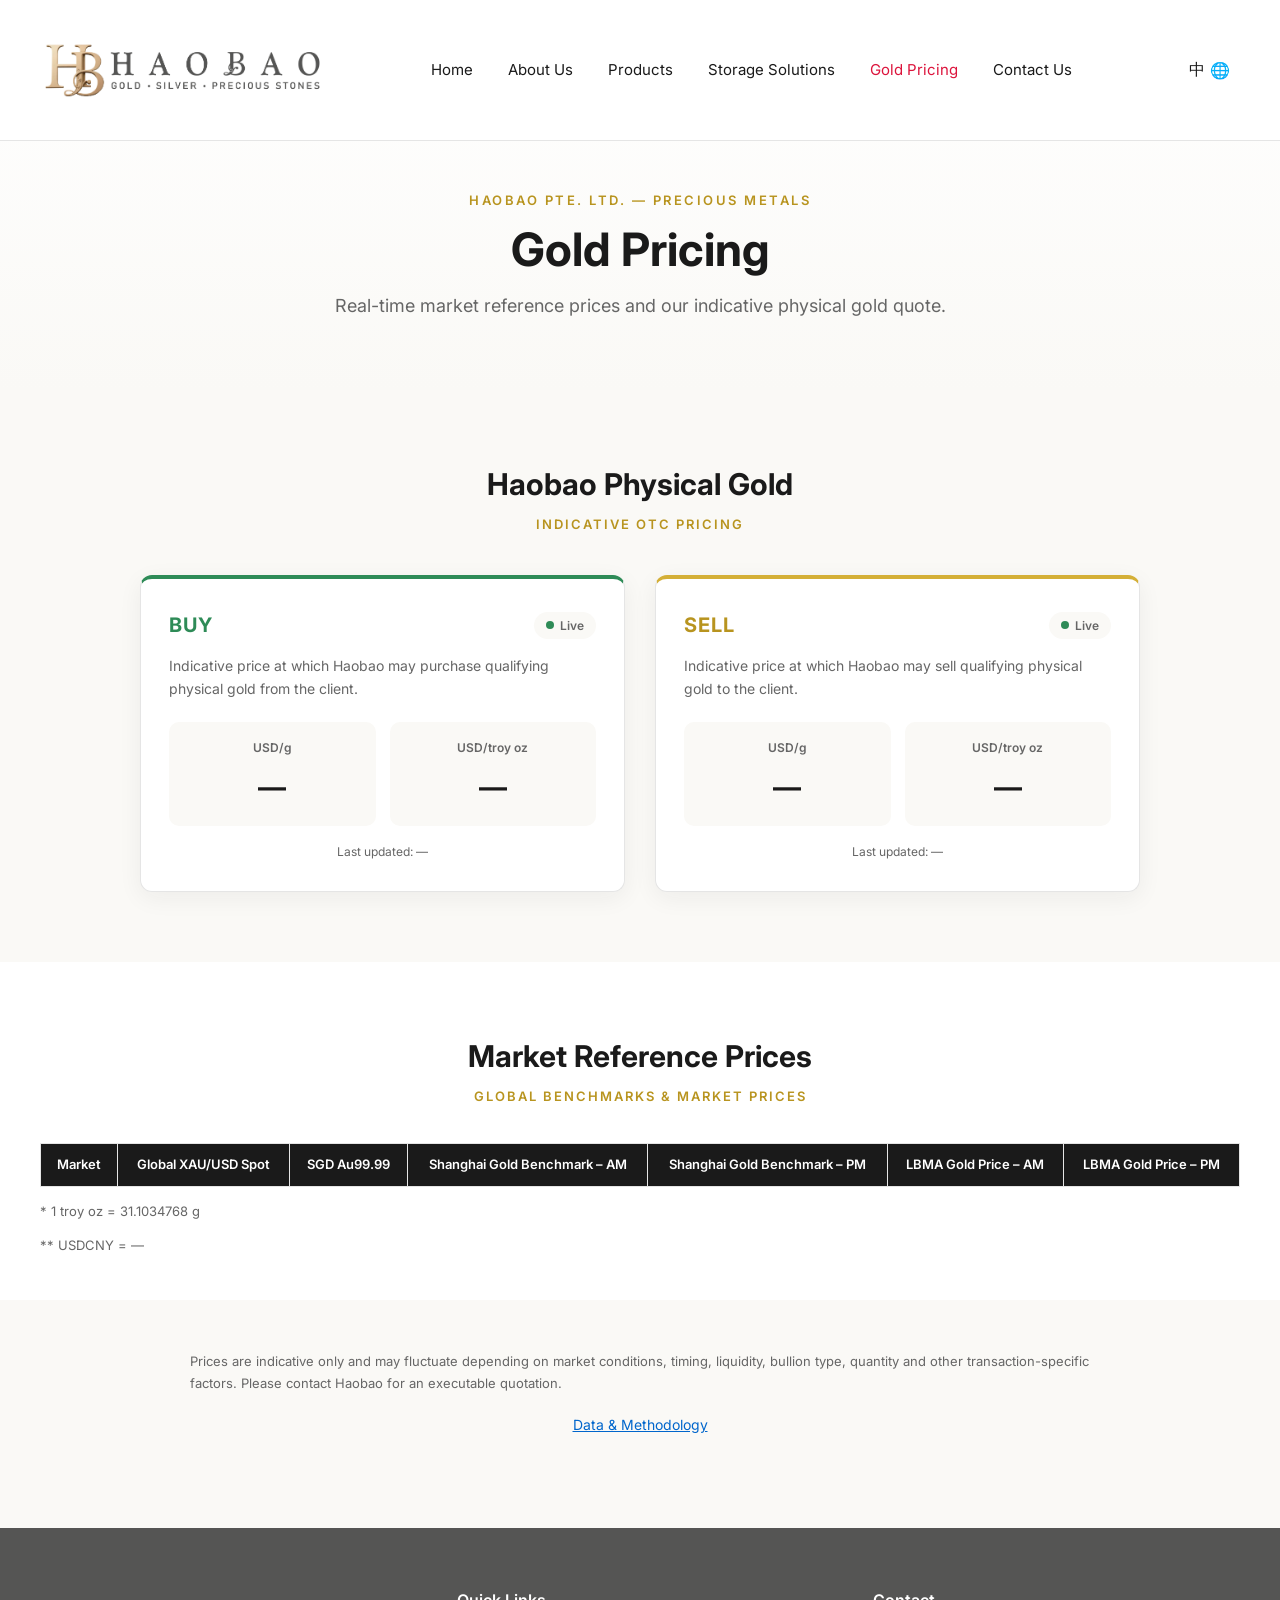
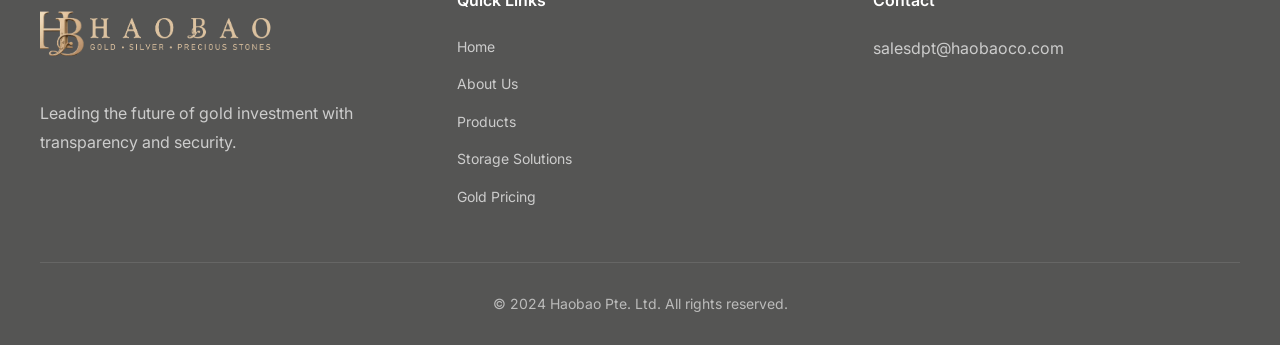
==== gold-pricing.html @ bbe0d3af "金价行情页面上线：自动取数后端 + gold-pricing 页面（图1形式）" ====
<!DOCTYPE html>
<html lang="en">
<head>
    <meta charset="UTF-8">
    <meta name="viewport" content="width=device-width, initial-scale=1.0">
    <title>Gold Pricing - Haobao Pte. Ltd.</title>
    <link rel="stylesheet" href="styles.css">
    <link rel="preconnect" href="https://fonts.googleapis.com">
    <link rel="preconnect" href="https://fonts.gstatic.com" crossorigin>
    <link href="https://fonts.googleapis.com/css2?family=Inter:wght@300;400;500;600;700&display=swap" rel="stylesheet">
</head>
<body>
    <!-- 导航栏 -->
    <nav class="navbar" id="navbar">
        <div class="container">
            <div class="nav-wrapper">
                <div class="logo-section">
                    <a href="index.html"><img class="site-logo" src="logo_bai.png" alt="Haobao logo"></a>
                </div>
                <ul class="nav-menu" id="navMenu">
                    <li><a href="index.html#home" data-i18n="nav.home">Home</a></li>
                    <li><a href="index.html#about" data-i18n="nav.about">About Us</a></li>
                    <li><a href="index.html#products" data-i18n="nav.products">Products</a></li>
                    <li><a href="index.html#storage" data-i18n="nav.storage">Storage Solutions</a></li>
                    <li><a href="gold-pricing.html" class="active" data-i18n="nav.goldpricing">Gold Pricing</a></li>
                    <li><a href="index.html#contact" data-i18n="nav.contact">Contact Us</a></li>
                </ul>
                <div class="nav-actions">
                    <button class="lang-toggle" id="langToggle">
                        <span class="lang-icon">中</span>
                        <span class="lang-globe">🌐</span>
                    </button>
                    <button class="mobile-menu-toggle" id="mobileMenuToggle">
                        <span></span>
                        <span></span>
                        <span></span>
                    </button>
                </div>
            </div>
        </div>
    </nav>

    <!-- Hero -->
    <section class="gp-hero">
        <div class="container">
            <p class="gp-eyebrow" data-i18n="goldpricing.eyebrow">Haobao Pte. Ltd. — Precious Metals</p>
            <h1 class="gp-title" data-i18n="goldpricing.title">Gold Pricing</h1>
            <p class="gp-subtitle" data-i18n="goldpricing.subtitle">Real-time market reference prices and our indicative physical gold quote.</p>
        </div>
    </section>

    <!-- 自有报价 BUY / SELL -->
    <section class="gp-quotes">
        <div class="container">
            <div class="gp-quotes-head">
                <h2 class="gp-quotes-title" data-i18n="goldpricing.quotes.title">Haobao Physical Gold</h2>
                <p class="gp-quotes-subtitle" data-i18n="goldpricing.quotes.subtitle">Indicative OTC Pricing</p>
            </div>
            <div class="gp-quotes-grid">
                <div class="gp-quote-card gp-quote-buy">
                    <div class="gp-quote-header">
                        <span class="gp-quote-tag" data-i18n="goldpricing.quotes.buy">BUY</span>
                        <span class="gp-quote-live"><span class="gp-live-dot"></span><span data-i18n="goldpricing.quotes.live">Live</span></span>
                    </div>
                    <p class="gp-quote-desc" data-i18n="goldpricing.quotes.buy.desc">Indicative price at which Haobao may purchase qualifying physical gold from the client.</p>
                    <div class="gp-quote-values">
                        <div class="gp-quote-value">
                            <span class="gp-quote-unit" data-i18n="goldpricing.unit.usd.g">USD/g</span>
                            <span class="gp-quote-num" id="quoteBuyUsdG">—</span>
                        </div>
                        <div class="gp-quote-value">
                            <span class="gp-quote-unit" data-i18n="goldpricing.unit.usd.oz">USD/troy oz</span>
                            <span class="gp-quote-num" id="quoteBuyUsdOz">—</span>
                        </div>
                    </div>
                    <p class="gp-quote-updated"><span data-i18n="goldpricing.lastUpdated">Last updated:</span> <span id="quoteBuyUpdated">—</span></p>
                </div>
                <div class="gp-quote-card gp-quote-sell">
                    <div class="gp-quote-header">
                        <span class="gp-quote-tag" data-i18n="goldpricing.quotes.sell">SELL</span>
                        <span class="gp-quote-live"><span class="gp-live-dot"></span><span data-i18n="goldpricing.quotes.live">Live</span></span>
                    </div>
                    <p class="gp-quote-desc" data-i18n="goldpricing.quotes.sell.desc">Indicative price at which Haobao may sell qualifying physical gold to the client.</p>
                    <div class="gp-quote-values">
                        <div class="gp-quote-value">
                            <span class="gp-quote-unit" data-i18n="goldpricing.unit.usd.g">USD/g</span>
                            <span class="gp-quote-num" id="quoteSellUsdG">—</span>
                        </div>
                        <div class="gp-quote-value">
                            <span class="gp-quote-unit" data-i18n="goldpricing.unit.usd.oz">USD/troy oz</span>
                            <span class="gp-quote-num" id="quoteSellUsdOz">—</span>
                        </div>
                    </div>
                    <p class="gp-quote-updated"><span data-i18n="goldpricing.lastUpdated">Last updated:</span> <span id="quoteSellUpdated">—</span></p>
                </div>
            </div>
        </div>
    </section>

    <!-- Market Reference Prices -->
    <section class="gp-market">
        <div class="container">
            <div class="gp-market-head">
                <h2 class="gp-market-title" data-i18n="goldpricing.market.title">Market Reference Prices</h2>
                <p class="gp-market-subtitle" data-i18n="goldpricing.market.subtitle">Global Benchmarks &amp; Market Prices</p>
            </div>
            <div class="gp-table-wrap">
                <table class="gp-table" id="marketTable">
                    <thead>
                        <tr>
                            <th data-i18n="goldpricing.market.col.market">Market</th>
                            <th data-i18n="goldpricing.market.col.xau">Global XAU/USD Spot</th>
                            <th data-i18n="goldpricing.market.col.au9999">SGD Au99.99</th>
                            <th data-i18n="goldpricing.market.col.sh_am">Shanghai Gold Benchmark – AM</th>
                            <th data-i18n="goldpricing.market.col.sh_pm">Shanghai Gold Benchmark – PM</th>
                            <th data-i18n="goldpricing.market.col.lbma_am">LBMA Gold Price – AM</th>
                            <th data-i18n="goldpricing.market.col.lbma_pm">LBMA Gold Price – PM</th>
                        </tr>
                    </thead>
                    <tbody>
                        <!-- 由 script.js 渲染 -->
                    </tbody>
                </table>
            </div>
            <p class="gp-note" data-i18n="goldpricing.market.note.oz">* 1 troy oz = 31.1034768 g</p>
            <p class="gp-note" id="fxNote">** USDCNY = —</p>
        </div>
    </section>

    <!-- 免责声明 + 数据方法说明 -->
    <section class="gp-disclaimer">
        <div class="container">
            <p class="gp-disclaimer-text" data-i18n="goldpricing.disclaimer">Prices are indicative only and may fluctuate depending on market conditions, timing, liquidity, bullion type, quantity and other transaction-specific factors. Please contact Haobao for an executable quotation.</p>
            <p class="gp-methodology"><a href="#" id="methodologyToggle" data-i18n="goldpricing.methodology.link">Data &amp; Methodology</a></p>
            <div class="gp-methodology-box" id="methodologyBox" hidden>
                <h3 data-i18n="goldpricing.methodology.title">Data Sources &amp; Calculation Methodology</h3>
                <ul id="methodologyList"></ul>
            </div>
        </div>
    </section>

    <!-- 页脚 -->
    <footer class="footer">
        <div class="container">
            <div class="footer-content">
                <div class="footer-section">
                    <div class="footer-logo">
                        <a href="index.html"><img class="site-logo small" src="logo_hei.png" alt="Haobao logo"></a>
                    </div>
                    <p data-i18n="footer.description">Leading the future of gold investment with transparency and security.</p>
                </div>
                <div class="footer-section">
                    <h4 data-i18n="footer.quickLinks">Quick Links</h4>
                    <ul>
                        <li><a href="index.html#home" data-i18n="nav.home">Home</a></li>
                        <li><a href="index.html#about" data-i18n="nav.about">About Us</a></li>
                        <li><a href="index.html#products" data-i18n="nav.products">Products</a></li>
                        <li><a href="index.html#storage" data-i18n="nav.storage">Storage Solutions</a></li>
                        <li><a href="gold-pricing.html" data-i18n="nav.goldpricing">Gold Pricing</a></li>
                    </ul>
                </div>
                <div class="footer-section">
                    <h4 data-i18n="footer.contact">Contact</h4>
                    <p>salesdpt@haobaoco.com</p>
                </div>
            </div>
            <div class="footer-bottom">
                <p data-i18n="footer.copyright">© 2024 Haobao Pte. Ltd. All rights reserved.</p>
            </div>
        </div>
    </footer>

    <script src="translations.js"></script>
    <script src="script.js"></script>
</body>
</html>
---- styles.css ----
/* 全局样式 */
* {
    margin: 0;
    padding: 0;
    box-sizing: border-box;
}

:root {
    --bg-beige: #FAF9F6;
    --bg-white: #FFFFFF;
    --text-black: #1A1A1A;
    --text-gray: #666666;
    --gold-color: #D4AF37;
    --gold-dark: #B8941F;
    --brown-color: #8B4513;
    --brown-light: #A0522D;
    --red-active: #DC143C;
    --border-light: #E5E5E5;
    --separator-color: rgba(26, 26, 26, 0.18);
}

body {
    font-family: 'Inter', -apple-system, BlinkMacSystemFont, 'Segoe UI', Roboto, sans-serif;
    color: var(--text-black);
    line-height: 1.6;
    background-color: var(--bg-beige);
    overflow-x: hidden;
}

.container {
    max-width: 1400px;
    margin: 0 auto;
    padding: 0 40px;
}

/* 导航栏 */
.navbar {
    position: fixed;
    top: 0;
    left: 0;
    right: 0;
    background: var(--bg-white);
    z-index: 1000;
    border-bottom: 1px solid var(--border-light);
    padding: calc(15px + env(safe-area-inset-top)) 0 15px;
}

.nav-wrapper {
    display: flex;
    justify-content: space-between;
    align-items: center;
}

.logo-section {
    display: flex;
    align-items: center;
    gap: 15px;
}

.logo-circle {
    display: none;
}

.site-logo {
    /* 再放大导航栏主 logo，让小字清晰可见 */
    height: 110px;
    width: auto;
    object-fit: contain;
    display: block;
}

.site-logo.small {
    /* 进一步放大页脚 logo，让小字清晰可见 */
    height: 95px;
    width: auto;
    display: block;
    /* 向左右多扩一点，再整体左移 2px，把右侧白线完全裁掉 */
    margin: -2px -8px;
    transform: translateX(-2px);
    /* 用 clip-path 精确裁掉右侧白线 */
    clip-path: inset(0 3px 0 0);
}

.logo-monogram {
    font-size: 24px;
    font-weight: 700;
    color: var(--gold-color);
    letter-spacing: -1px;
}

.logo-circle.small .logo-monogram {
    font-size: 18px;
}

.logo-text {
    font-size: 16px;
    font-weight: 500;
    color: var(--text-black);
}

.nav-menu {
    display: flex;
    list-style: none;
    gap: 35px;
    align-items: center;
}

.nav-menu a {
    text-decoration: none;
    color: var(--text-black);
    font-weight: 400;
    font-size: 15px;
    transition: color 0.3s ease;
    position: relative;
}

.nav-menu a.active,
.nav-menu a:hover {
    color: var(--red-active);
}

.nav-actions {
    display: flex;
    align-items: center;
    gap: 15px;
}

.lang-toggle {
    display: flex;
    align-items: center;
    gap: 5px;
    background: none;
    border: none;
    cursor: pointer;
    padding: 5px 10px;
    font-size: 14px;
    color: var(--text-black);
    transition: opacity 0.3s ease;
}

.lang-toggle:hover {
    opacity: 0.7;
}

.lang-icon {
    font-size: 16px;
}

.lang-globe {
    font-size: 16px;
}

.mobile-menu-toggle {
    display: none;
    flex-direction: column;
    gap: 5px;
    background: none;
    border: none;
    cursor: pointer;
    padding: 5px;
}

.mobile-menu-toggle span {
    width: 25px;
    height: 2px;
    background: var(--text-black);
    transition: all 0.3s ease;
}

/* Hero区域 */
.hero {
    padding: 120px 0 80px;
    min-height: 90vh;
    display: flex;
    align-items: center;
}

.hero-wrapper {
    display: grid;
    grid-template-columns: 1fr 1fr;
    gap: 60px;
    align-items: center;
}

.hero-content {
    max-width: 600px;
}

.hero-title {
    font-size: 56px;
    font-weight: 700;
    line-height: 1.2;
    margin-bottom: 25px;
    color: var(--text-black);
}

.hero-subtitle {
    font-size: 18px;
    line-height: 1.8;
    color: var(--text-gray);
    margin-bottom: 40px;
}

.hero-buttons {
    display: flex;
    gap: 20px;
    flex-wrap: wrap;
}

.btn {
    padding: 14px 32px;
    border-radius: 30px;
    text-decoration: none;
    font-weight: 500;
    font-size: 16px;
    transition: all 0.3s ease;
    display: inline-block;
    border: 2px solid transparent;
    cursor: pointer;
}

.btn-primary {
    background: var(--brown-color);
    color: var(--bg-white);
}

.btn-primary:hover {
    background: var(--brown-light);
    transform: translateY(-2px);
    box-shadow: 0 4px 12px rgba(139, 69, 19, 0.3);
}

.btn-secondary {
    background: var(--bg-white);
    color: var(--brown-color);
    border-color: var(--brown-color);
}

.btn-secondary:hover {
    background: var(--brown-color);
    color: var(--bg-white);
    transform: translateY(-2px);
}

/* Hero图片区域 */
.hero-image {
    position: relative;
    display: flex;
    align-items: center;
    justify-content: center;
    padding: 40px 0;
}

.hero-gold-card {
    border-radius: 20px;
    overflow: hidden;
    box-shadow: 0 24px 40px rgba(0, 0, 0, 0.12);
}

.hero-gold-image {
    display: block;
    /* 略微放大并左移，裁掉图片最右侧 1–2px 的暗边 */
    width: 102%;
    max-width: none;
    height: auto;
    transform: translateX(-1%);
    border-radius: 0;
    box-shadow: none;
    border: none;
}

.coin-stack {
    display: none;
}

.coin-stack::before {
    content: '';
    position: absolute;
    left: 6px;
    right: 14px;
    top: -16px;
    height: 16px;
    background: linear-gradient(to bottom, #FFF9D8 0%, #F3CF71 60%, #D1A342 100%);
    border-radius: 4px;
    transform-origin: bottom;
    transform: skewX(-20deg);
    box-shadow:
        0 3px 4px rgba(0, 0, 0, 0.35),
        inset 0 2px 4px rgba(255, 255, 255, 0.9);
}

.coin-stack::after {
    content: '';
    position: absolute;
    top: -8px;
    right: -22px;
    width: 22px;
    height: 40px;
    background: linear-gradient(to right, #C89433 0%, #8B5B16 100%);
    border-radius: 2px 6px 6px 2px;
    transform-origin: left;
    transform: skewY(-28deg);
    box-shadow:
        inset 2px 0 4px rgba(255, 220, 150, 0.7),
        4px 4px 8px rgba(0, 0, 0, 0.45);
}

.stack-1 {
    bottom: 95px;
    left: 40px;
    transform: rotate(-8deg);
}

.stack-2 {
    bottom: 80px;
    left: 200px;
    transform: rotate(4deg);
}

.stack-3 {
    bottom: 115px;
    right: 185px;
    transform: rotate(-5deg);
    width: 130px;
}

.stack-4 {
    bottom: 88px;
    right: 50px;
    transform: rotate(6deg);
}

.chart-background {
    display: none;
}

.chart-background::before {
    content: '';
    position: absolute;
    top: -20%;
    left: -10%;
    right: 30%;
    bottom: 30%;
    background: linear-gradient(
        120deg,
        rgba(255, 255, 255, 0.95) 0%,
        rgba(255, 255, 255, 0.55) 35%,
        rgba(255, 255, 255, 0.2) 55%,
        transparent 80%
    );
    border-radius: 30px;
    mix-blend-mode: screen;
    opacity: 0.9;
    pointer-events: none;
    animation: goldShimmer 6s linear infinite;
}

@keyframes goldShimmer {
    0% {
        transform: translateX(-20%) translateY(0);
        opacity: 0.6;
    }
    40% {
        transform: translateX(20%) translateY(5%);
        opacity: 1;
    }
    100% {
        transform: translateX(60%) translateY(10%);
        opacity: 0.4;
    }
}

/* 通用区块样式 */
section {
    padding: 80px 0;
}

.section-separator {
    height: 8px;
    background: var(--separator-color);
    max-width: 1400px;
    margin: 0 auto;
    border-radius: 999px;
}

.highlight-red {
    color: var(--red-active);
    font-weight: 600;
}

.section-header {
    text-align: center;
    margin-bottom: 60px;
}

.section-title {
    font-size: 42px;
    font-weight: 700;
    margin-bottom: 15px;
    color: var(--text-black);
}

.section-subtitle {
    font-size: 18px;
    color: var(--text-gray);
}

/* 关于我们 */
.about {
    background: var(--bg-beige);
    padding: 100px 0;
}

.about-wrapper {
    display: grid;
    grid-template-columns: 350px 1fr;
    gap: 60px;
    align-items: start;
    position: relative;
}

.about-left {
    display: flex;
    flex-direction: column;
    gap: 20px;
}

.about-btn {
    position: relative;
    background: var(--brown-color);
    color: var(--bg-white);
    border: none;
    padding: 18px 35px 18px 25px;
    font-size: 16px;
    font-weight: 600;
    text-align: left;
    cursor: pointer;
    transition: all 0.3s ease;
    clip-path: polygon(0 0, calc(100% - 25px) 0, 100% 50%, calc(100% - 25px) 100%, 0 100%);
    border-radius: 0;
    width: 100%;
}

.about-btn:hover {
    background: var(--brown-light);
    transform: translateX(5px);
}

.about-btn.active {
    background: var(--brown-light);
    box-shadow: 0 4px 15px rgba(139, 69, 19, 0.3);
}

.arrow-line {
    position: absolute;
    right: -60px;
    top: 50%;
    transform: translateY(-50%);
    width: 0;
    height: 2px;
    background: #87CEEB;
    transition: width 0.4s ease;
    z-index: 1;
}

.about-btn.active .arrow-line {
    width: 60px;
}

.about-right {
    position: relative;
}

.about-content-box {
    position: relative;
    background: var(--bg-white);
    padding: 50px;
    border-radius: 10px;
    box-shadow: 0 4px 20px rgba(0, 0, 0, 0.08);
    min-height: 400px;
    z-index: 2;
}

.about-background {
    position: absolute;
    top: 0;
    left: 0;
    right: 0;
    bottom: 0;
    border-radius: 10px;
    overflow: hidden;
    z-index: 1;
    opacity: 0.15;
}

.about-coins {
    position: absolute;
    bottom: -50px;
    right: -50px;
    width: 200px;
    height: 200px;
    background: radial-gradient(circle, #FFD700 0%, #D4AF37 100%);
    border-radius: 50%;
    filter: blur(20px);
}

.about-chart {
    position: absolute;
    top: 20%;
    left: 10%;
    right: 10%;
    bottom: 20%;
    background: 
        repeating-linear-gradient(
            90deg,
            transparent,
            transparent 15px,
            rgba(0, 255, 0, 0.2) 15px,
            rgba(0, 255, 0, 0.2) 17px
        ),
        repeating-linear-gradient(
            0deg,
            transparent,
            transparent 15px,
            rgba(255, 0, 0, 0.2) 15px,
            rgba(255, 0, 0, 0.2) 17px
        );
    border-radius: 5px;
}

.about-text-content {
    position: relative;
    z-index: 2;
}

.content-panel {
    display: none;
    animation: fadeIn 0.5s ease;
}

.content-panel.active {
    display: block;
}

.content-panel p {
    color: var(--text-black);
    line-height: 1.9;
    font-size: 16px;
    margin-bottom: 20px;
}

.content-panel strong {
    color: var(--red-active);
    font-weight: 600;
}

.core-values {
    list-style: none;
    padding-left: 0;
    margin-top: 15px;
}

.core-values li {
    color: var(--text-black);
    line-height: 1.9;
    font-size: 16px;
    margin-bottom: 12px;
    padding-left: 25px;
    position: relative;
}

.core-values li::before {
    content: '•';
    position: absolute;
    left: 0;
    color: var(--red-active);
    font-size: 20px;
    font-weight: bold;
}

@keyframes fadeIn {
    from {
        opacity: 0;
        transform: translateY(10px);
    }
    to {
        opacity: 1;
        transform: translateY(0);
    }
}

/* 产品 */
.products {
    background: var(--bg-beige);
    padding: 100px 0;
}

.products-intro {
    max-width: 900px;
    margin: 0 auto 50px;
}

.products-intro p {
    color: var(--text-black);
    line-height: 1.9;
    font-size: 16px;
    margin-bottom: 20px;
}

.products-intro strong {
    color: var(--red-active);
    font-weight: 600;
}

.products-divider {
    height: 1px;
    background: var(--border-light);
    margin: 50px 0;
    max-width: 1200px;
    margin-left: auto;
    margin-right: auto;
}

.products-detail {
    display: grid;
    grid-template-columns: 200px 1fr 250px;
    gap: 50px;
    align-items: start;
    max-width: 1200px;
    margin: 0 auto;
}

.product-image-section {
    display: flex;
    align-items: center;
    justify-content: center;
}

.product-metal-image {
    display: block;
    width: 150px;
    height: auto;
}

.gold-bars-image {
    display: none;
}

.bar-1 {
    width: 60px;
    height: 40px;
    bottom: 20px;
    left: 10px;
    transform: rotate(-5deg);
}

.bar-2 {
    width: 70px;
    height: 45px;
    bottom: 30px;
    left: 50px;
    transform: rotate(3deg);
}

.bar-3 {
    width: 65px;
    height: 42px;
    bottom: 50px;
    left: 20px;
    transform: rotate(-2deg);
}

.bar-4 {
    width: 55px;
    height: 38px;
    bottom: 65px;
    left: 60px;
    transform: rotate(5deg);
}

.silver-bars-image {
    display: none;
}

.silver-bar.bar-1 {
    width: 60px;
    height: 40px;
    bottom: 20px;
    left: 10px;
    transform: rotate(-5deg);
}

.silver-bar.bar-2 {
    width: 70px;
    height: 45px;
    bottom: 30px;
    left: 50px;
    transform: rotate(3deg);
}

.silver-bar.bar-3 {
    width: 65px;
    height: 42px;
    bottom: 50px;
    left: 20px;
    transform: rotate(-2deg);
}

.silver-bar.bar-4 {
    width: 55px;
    height: 38px;
    bottom: 65px;
    left: 60px;
    transform: rotate(5deg);
}

.otc-approach {
    max-width: 900px;
    margin: 50px auto 0;
}

.otc-approach h3 {
    font-size: 28px;
    margin-bottom: 25px;
    color: var(--text-black);
    font-weight: 600;
}

.otc-approach p {
    color: var(--text-black);
    line-height: 1.9;
    font-size: 16px;
    margin-bottom: 20px;
}

.otc-approach strong {
    color: var(--red-active);
    font-weight: 600;
}

.product-description {
    flex: 1;
}

.product-description h3 {
    font-size: 28px;
    margin-bottom: 20px;
    color: var(--text-black);
    font-weight: 600;
}

.product-description p {
    color: var(--text-black);
    line-height: 1.9;
    font-size: 16px;
    margin-bottom: 15px;
}

.product-list {
    list-style: none;
    padding-left: 0;
    margin: 20px 0;
}

.product-list li {
    color: var(--text-black);
    line-height: 1.9;
    font-size: 16px;
    margin-bottom: 12px;
    padding-left: 25px;
    position: relative;
}

.product-list li::before {
    content: '•';
    position: absolute;
    left: 0;
    color: var(--text-black);
    font-size: 20px;
    font-weight: bold;
}

.product-pricing {
    display: flex;
    align-items: flex-start;
    justify-content: flex-end;
}

.pricing-box {
    background: var(--bg-white);
    padding: 25px;
    border-radius: 10px;
    box-shadow: 0 2px 10px rgba(0, 0, 0, 0.08);
    min-width: 200px;
}

.pricing-label {
    color: var(--text-black);
    font-size: 14px;
    font-weight: 500;
    margin-bottom: 10px;
}

.pricing-input {
    color: var(--text-gray);
    font-size: 18px;
    padding: 10px 0;
    border-bottom: 2px solid var(--border-light);
    margin-bottom: 10px;
    min-height: 30px;
    font-family: monospace;
}

.pricing-note {
    color: var(--text-gray);
    font-size: 12px;
    margin-top: 10px;
}

/* 存储解决方案 */
.storage {
    background: var(--bg-beige);
    padding: 100px 0;
}

.storage-content {
    max-width: 1000px;
    margin: 0 auto;
    display: grid;
    grid-template-columns: 1fr 300px;
    gap: 60px;
    align-items: start;
}

.storage-text {
    flex: 1;
}

.storage-text p {
    color: var(--text-black);
    line-height: 1.9;
    font-size: 16px;
    margin-bottom: 25px;
}

.storage-text strong {
    color: var(--red-active);
    font-weight: 600;
}

.storage-cta {
    margin-top: 30px;
}

.storage-cta p {
    color: var(--text-black);
    line-height: 1.9;
    font-size: 16px;
    margin-bottom: 0;
}

.storage-cta a {
    color: #0066cc;
    text-decoration: underline;
    transition: color 0.3s ease;
}

.storage-cta a:hover {
    color: #0052a3;
}

.storage-partners {
    display: flex;
    flex-direction: column;
    gap: 40px;
    align-items: flex-end;
}

.partner-logo {
    text-align: right;
}

.partner-logo-image {
    width: 140px;
    height: auto;
    margin-bottom: 10px;
    display: flex;
    align-items: center;
    justify-content: center;
}

.storage-partner-image {
    display: block;
    max-width: 100%;
    height: auto;
}

.partner-name {
    color: var(--text-black);
    font-size: 14px;
    font-weight: 600;
    margin: 0;
    letter-spacing: 0.5px;
}

/* 教育 */
.education {
    background: var(--bg-beige);
    padding: 150px 0;
    min-height: 60vh;
    display: flex;
    align-items: center;
    justify-content: center;
}

.education-coming-soon {
    text-align: center;
}

.education-coming-soon h2 {
    font-size: 48px;
    font-weight: 700;
    color: var(--text-black);
    margin: 0;
    letter-spacing: -1px;
}

/* 联系我们 */
.contact {
    background: var(--bg-beige);
    padding: 100px 0;
}

.contact-content {
    max-width: 900px;
    margin: 0 auto;
}

.contact-section {
    margin-bottom: 40px;
}

.contact-section h3 {
    font-size: 28px;
    margin-bottom: 20px;
    color: var(--text-black);
    font-weight: 600;
}

.contact-section p {
    color: var(--text-black);
    line-height: 1.9;
    font-size: 16px;
    margin-bottom: 0;
}

.contact-divider {
    height: 1px;
    background: var(--border-light);
    margin: 40px 0;
}

.contact-details {
    display: flex;
    flex-direction: column;
    gap: 30px;
}

.contact-detail-item {
    margin-bottom: 0;
}

.contact-detail-item h4 {
    font-size: 18px;
    margin-bottom: 10px;
    color: var(--text-black);
    font-weight: 600;
}

.contact-detail-item p {
    color: var(--text-black);
    line-height: 1.8;
    font-size: 16px;
    margin-bottom: 5px;
}

/* 页脚 */
.footer {
    /* 使用用户指定的 footer 背景色 */
    background: #555554;
    color: var(--bg-white);
    padding: 60px 0 30px;
}

.footer-content {
    display: grid;
    grid-template-columns: repeat(auto-fit, minmax(250px, 1fr));
    gap: 50px;
    margin-bottom: 40px;
}

.footer-logo {
    display: flex;
    align-items: center;
    gap: 15px;
    margin-bottom: 20px;
    /* 用来裁掉 logo 图片最外侧的白边 */
    overflow: hidden;
}

.footer-logo span {
    font-size: 16px;
    font-weight: 500;
}

.footer-section h3,
.footer-section h4 {
    margin-bottom: 20px;
    font-weight: 600;
}

.footer-section p {
    color: rgba(255, 255, 255, 0.7);
    line-height: 1.8;
    margin-bottom: 10px;
}

.footer-section ul {
    list-style: none;
}

.footer-section ul li {
    margin-bottom: 12px;
}

.footer-section a {
    color: rgba(255, 255, 255, 0.7);
    text-decoration: none;
    transition: color 0.3s ease;
    font-size: 14px;
}

.footer-section a:hover {
    color: var(--bg-white);
}

.footer-bottom {
    text-align: center;
    padding-top: 30px;
    border-top: 1px solid rgba(255, 255, 255, 0.1);
    color: rgba(255, 255, 255, 0.6);
    font-size: 14px;
}

/* 响应式设计 */
@media (max-width: 1024px) {
    .nav-wrapper {
        gap: 20px;
    }

    .site-logo {
        height: 90px;
    }

    .hero-wrapper {
        grid-template-columns: 1fr;
        gap: 40px;
    }
    
    .hero-image {
        height: auto;
    }
    
    .about-wrapper {
        grid-template-columns: 1fr;
        gap: 40px;
    }
    
    .about-btn {
        clip-path: polygon(0 0, calc(100% - 20px) 0, 100% 50%, calc(100% - 20px) 100%, 0 100%);
    }
    
    .arrow-line {
        display: none;
    }
    
    .products-detail {
        grid-template-columns: 1fr;
        gap: 30px;
    }
    
    .product-image-section {
        order: 1;
        justify-content: flex-start;
    }
    
    .product-description {
        order: 2;
    }
    
    .product-pricing {
        order: 3;
        justify-content: flex-start;
    }
    
    .storage-content {
        grid-template-columns: 1fr;
        gap: 40px;
    }
    
    .storage-partners {
        align-items: flex-start;
        flex-direction: row;
        gap: 30px;
    }
    
    .contact-content {
        grid-template-columns: 1fr;
    }
}

@media (max-width: 768px) {
    .container {
        padding: 0 20px;
    }

    .navbar {
        padding: calc(10px + env(safe-area-inset-top)) 0 10px;
    }

    .site-logo {
        height: 60px;
    }
    
    .nav-menu {
        position: fixed;
        top: calc(80px + env(safe-area-inset-top));
        left: -100%;
        flex-direction: column;
        background: var(--bg-white);
        width: 100%;
        padding: 30px;
        box-shadow: 0 4px 15px rgba(0, 0, 0, 0.1);
        transition: left 0.3s ease;
        gap: 20px;
    }

    .nav-menu.active {
        left: 0;
    }

    .mobile-menu-toggle {
        display: flex;
    }
    
    .hero {
        padding: calc(110px + env(safe-area-inset-top)) 0 50px;
    }

    .hero-title {
        font-size: 36px;
    }

    .hero-subtitle {
        font-size: 16px;
    }
    
    .hero-image {
        height: auto;
        padding: 20px 0 10px;
    }
    
    .section-title {
        font-size: 32px;
    }
    
    .products-detail {
        grid-template-columns: 1fr;
        gap: 30px;
    }
    
    .product-image-section {
        order: 1;
    }
    
    .product-description {
        order: 2;
    }
    
    .product-pricing {
        order: 3;
    }
    
    .storage-content {
        grid-template-columns: 1fr;
        gap: 30px;
    }
    
    .storage-partners {
        flex-direction: column;
        align-items: center;
        gap: 30px;
    }
    
    .education-coming-soon h2 {
        font-size: 36px;
    }
    
    .storage-features,
    .education-content {
        grid-template-columns: 1fr;
    }
    
    .about-stats {
        grid-template-columns: repeat(2, 1fr);
    }
}

@media (max-width: 480px) {
    .site-logo {
        height: 80px;
    }
    .hero-title {
        font-size: 28px;
    }

    .hero-buttons {
        flex-direction: column;
        width: 100%;
    }

    .btn {
        width: 100%;
        text-align: center;
    }
    
    .about-stats {
        grid-template-columns: 1fr;
    }
    
    .logo-section {
        gap: 16px;
    }
    
    .logo-circle {
        width: 50px;
        height: 50px;
    }
    
    .logo-monogram {
        font-size: 20px;
    }
}

/* 平滑滚动 */
html {
    scroll-behavior: smooth;
}

/* ==================== 金价行情页（gold-pricing.html） ==================== */
.gp-hero {
    padding: 190px 0 70px;
    background: linear-gradient(180deg, var(--bg-white) 0%, var(--bg-beige) 100%);
    text-align: center;
}

.gp-eyebrow {
    font-size: 13px;
    letter-spacing: 2.5px;
    text-transform: uppercase;
    color: var(--gold-dark);
    font-weight: 600;
    margin: 0 0 12px;
}

.gp-title {
    font-size: 46px;
    line-height: 1.15;
    color: var(--text-black);
    margin: 0 0 16px;
    font-weight: 700;
}

.gp-subtitle {
    font-size: 18px;
    color: var(--text-gray);
    max-width: 680px;
    margin: 0 auto;
}

/* 自有报价区 */
.gp-quotes {
    padding: 70px 0;
    background: var(--bg-beige);
}

.gp-quotes-head {
    text-align: center;
    margin-bottom: 40px;
}

.gp-quotes-title {
    font-size: 30px;
    color: var(--text-black);
    margin: 0 0 6px;
}

.gp-quotes-subtitle {
    font-size: 13px;
    letter-spacing: 2px;
    text-transform: uppercase;
    color: var(--gold-dark);
    font-weight: 600;
    margin: 0;
}

.gp-quotes-grid {
    display: grid;
    grid-template-columns: 1fr 1fr;
    gap: 30px;
    max-width: 1000px;
    margin: 0 auto;
}

.gp-quote-card {
    background: var(--bg-white);
    border: 1px solid var(--border-light);
    border-radius: 12px;
    padding: 30px 28px;
    box-shadow: 0 6px 24px rgba(26, 26, 26, 0.06);
}

.gp-quote-buy {
    border-top: 4px solid #2e8b57;
}

.gp-quote-sell {
    border-top: 4px solid var(--gold-color);
}

.gp-quote-header {
    display: flex;
    align-items: center;
    justify-content: space-between;
    margin-bottom: 14px;
}

.gp-quote-tag {
    font-size: 20px;
    font-weight: 700;
    letter-spacing: 1px;
}

.gp-quote-buy .gp-quote-tag { color: #2e8b57; }
.gp-quote-sell .gp-quote-tag { color: var(--gold-dark); }

.gp-quote-live {
    display: inline-flex;
    align-items: center;
    gap: 6px;
    font-size: 12px;
    font-weight: 600;
    color: var(--text-gray);
    background: var(--bg-beige);
    border-radius: 20px;
    padding: 4px 12px;
}

.gp-live-dot {
    width: 8px;
    height: 8px;
    border-radius: 50%;
    background: #2e8b57;
    animation: gp-pulse 1.6s infinite;
}

@keyframes gp-pulse {
    0% { opacity: 1; }
    50% { opacity: 0.35; }
    100% { opacity: 1; }
}

.gp-quote-desc {
    font-size: 14px;
    color: var(--text-gray);
    line-height: 1.6;
    margin: 0 0 22px;
}

.gp-quote-values {
    display: grid;
    grid-template-columns: 1fr 1fr;
    gap: 14px;
    margin-bottom: 16px;
}

.gp-quote-value {
    background: var(--bg-beige);
    border-radius: 10px;
    padding: 16px 14px;
    text-align: center;
}

.gp-quote-unit {
    display: block;
    font-size: 12px;
    color: var(--text-gray);
    margin-bottom: 8px;
    font-weight: 600;
}

.gp-quote-num {
    display: block;
    font-size: 28px;
    font-weight: 700;
    color: var(--text-black);
}

.gp-quote-updated {
    font-size: 12px;
    color: var(--text-gray);
    text-align: center;
    margin: 0;
}

/* Market Reference Prices 表格 */
.gp-market {
    padding: 70px 0 40px;
    background: var(--bg-white);
}

.gp-market-head {
    text-align: center;
    margin-bottom: 36px;
}

.gp-market-title {
    font-size: 30px;
    color: var(--text-black);
    margin: 0 0 6px;
}

.gp-market-subtitle {
    font-size: 13px;
    letter-spacing: 2px;
    text-transform: uppercase;
    color: var(--gold-dark);
    font-weight: 600;
    margin: 0;
}

.gp-table-wrap {
    overflow-x: auto;
    -webkit-overflow-scrolling: touch;
}

.gp-table {
    width: 100%;
    min-width: 960px;
    border-collapse: collapse;
    font-size: 14px;
}

.gp-table th,
.gp-table td {
    border: 1px solid var(--border-light);
    padding: 12px 14px;
    text-align: center;
    white-space: nowrap;
}

.gp-table thead th {
    background: var(--text-black);
    color: var(--bg-white);
    font-weight: 600;
    font-size: 13px;
    line-height: 1.35;
}

.gp-table tbody tr:nth-child(even) {
    background: var(--bg-beige);
}

.gp-table tbody th {
    background: var(--bg-white);
    font-weight: 600;
    text-align: left;
    color: var(--text-black);
    border: 1px solid var(--border-light);
    padding: 12px 14px;
}

.gp-table .gp-num {
    font-variant-numeric: tabular-nums;
    font-weight: 500;
}

.gp-table .gp-src {
    font-size: 12px;
    color: #0066cc;
    word-break: break-all;
    white-space: normal;
    min-width: 120px;
}

.gp-table .gp-empty {
    color: var(--text-gray);
}

.gp-note {
    font-size: 13px;
    color: var(--text-gray);
    margin: 14px 0 4px;
}

/* 免责声明与数据方法 */
.gp-disclaimer {
    padding: 50px 0 70px;
    background: var(--bg-beige);
}

.gp-disclaimer-text {
    font-size: 13px;
    color: var(--text-gray);
    line-height: 1.7;
    max-width: 900px;
    margin: 0 auto 18px;
}

.gp-methodology {
    text-align: center;
    margin: 0 0 20px;
}

.gp-methodology a {
    color: #0066cc;
    text-decoration: underline;
    font-size: 14px;
}

.gp-methodology-box {
    background: var(--bg-white);
    border: 1px solid var(--border-light);
    border-radius: 10px;
    padding: 26px 30px;
    max-width: 900px;
    margin: 0 auto;
}

.gp-methodology-box h3 {
    font-size: 18px;
    margin: 0 0 14px;
}

.gp-methodology-box ul {
    margin: 0;
    padding-left: 20px;
    font-size: 13px;
    color: var(--text-gray);
    line-height: 1.8;
}

/* 移动端适配 */
@media (max-width: 768px) {
    .gp-hero {
        padding: 150px 0 50px;
    }
    .gp-title {
        font-size: 32px;
    }
    .gp-quotes-grid {
        grid-template-columns: 1fr;
    }
    .gp-quote-values {
        grid-template-columns: 1fr;
    }
}
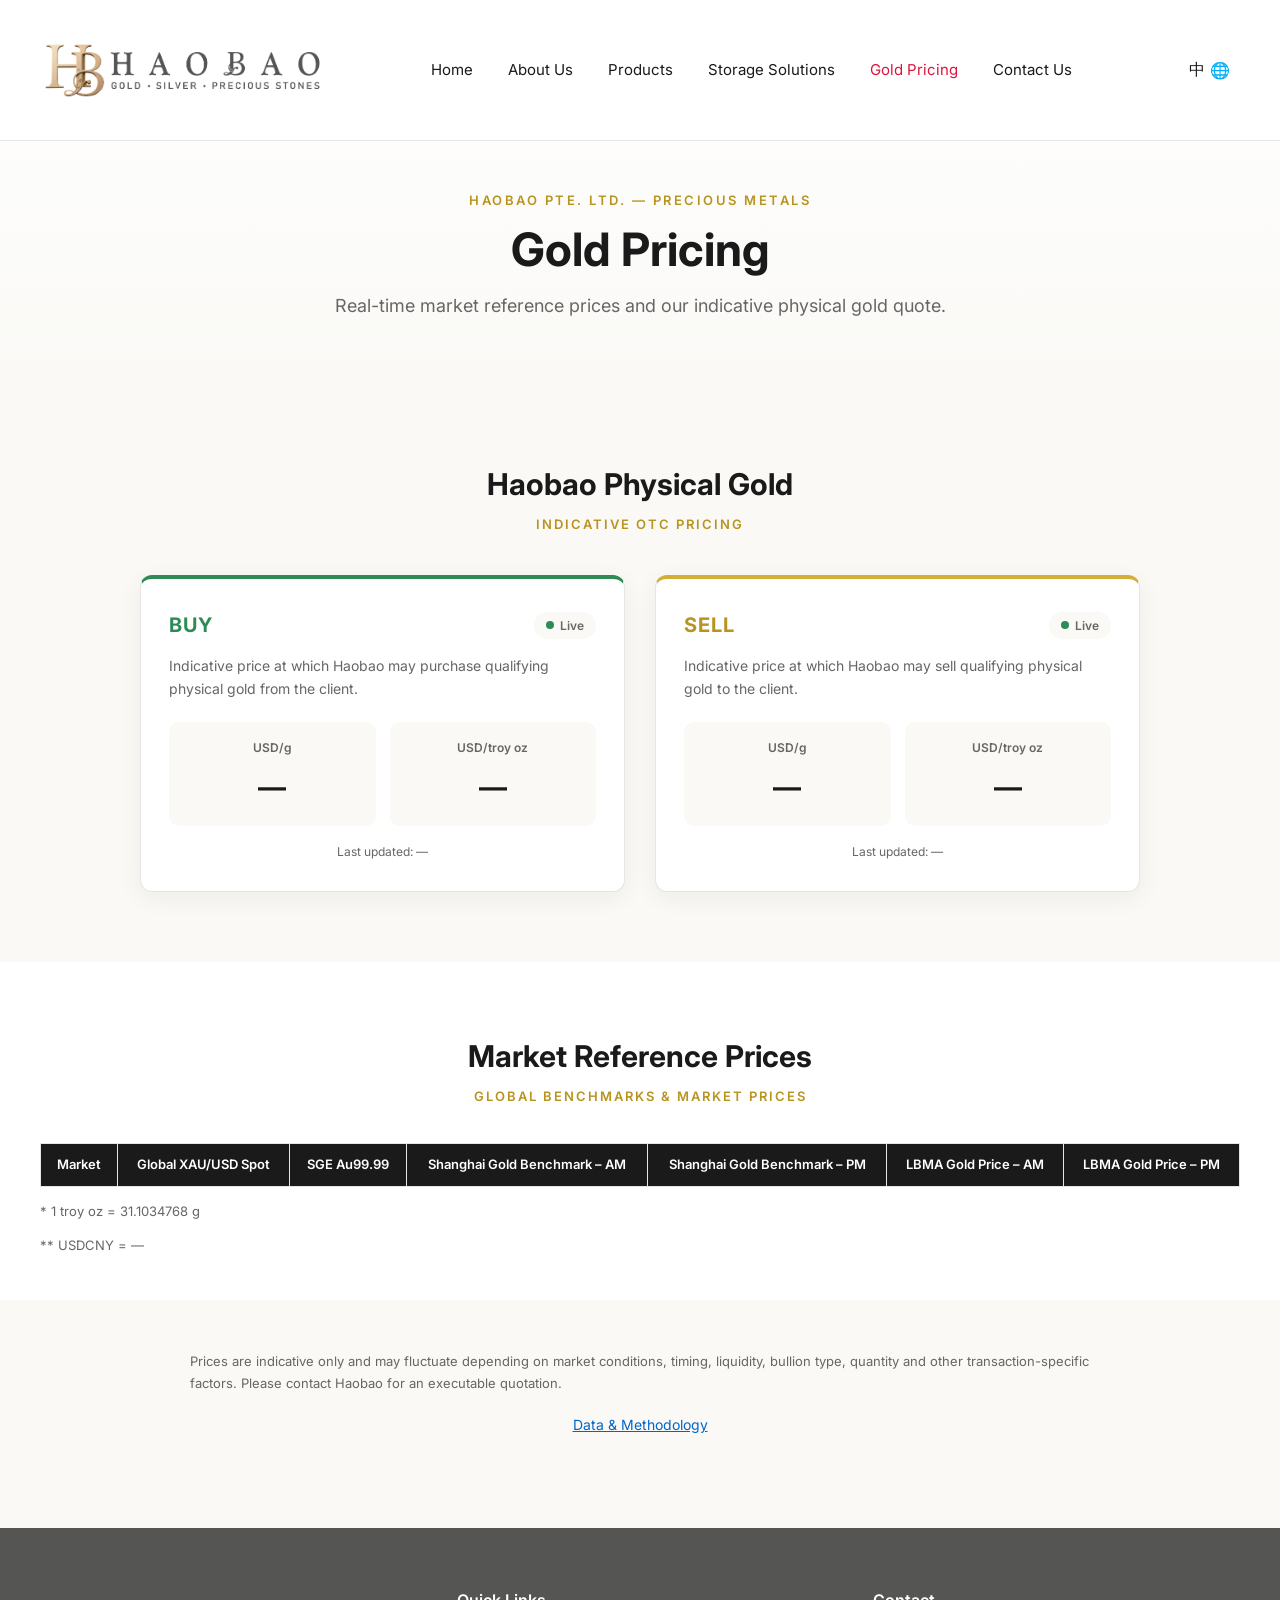
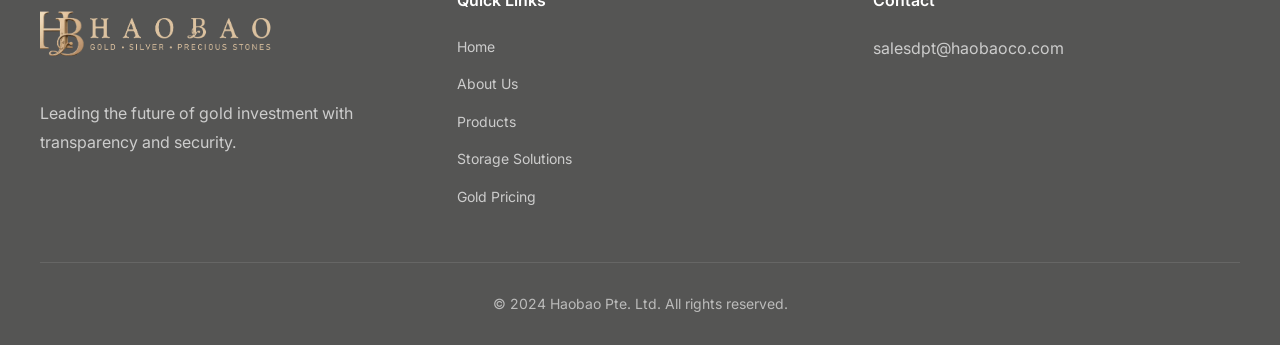
==== commit 719a32be: "金价接口优化：XAU/XAG 增加免费备源 + 全量缓存（金价6h/其他5m-1h），修复 goldapi 额度耗尽导致金价加载失败；SGD Au99.99 改名 SGE Au99.99" ====
--- a/gold-pricing.html
+++ b/gold-pricing.html
@@ -110,7 +110,7 @@
                         <tr>
                             <th data-i18n="goldpricing.market.col.market">Market</th>
                             <th data-i18n="goldpricing.market.col.xau">Global XAU/USD Spot</th>
-                            <th data-i18n="goldpricing.market.col.au9999">SGD Au99.99</th>
+                            <th data-i18n="goldpricing.market.col.au9999">SGE Au99.99</th>
                             <th data-i18n="goldpricing.market.col.sh_am">Shanghai Gold Benchmark – AM</th>
                             <th data-i18n="goldpricing.market.col.sh_pm">Shanghai Gold Benchmark – PM</th>
                             <th data-i18n="goldpricing.market.col.lbma_am">LBMA Gold Price – AM</th>
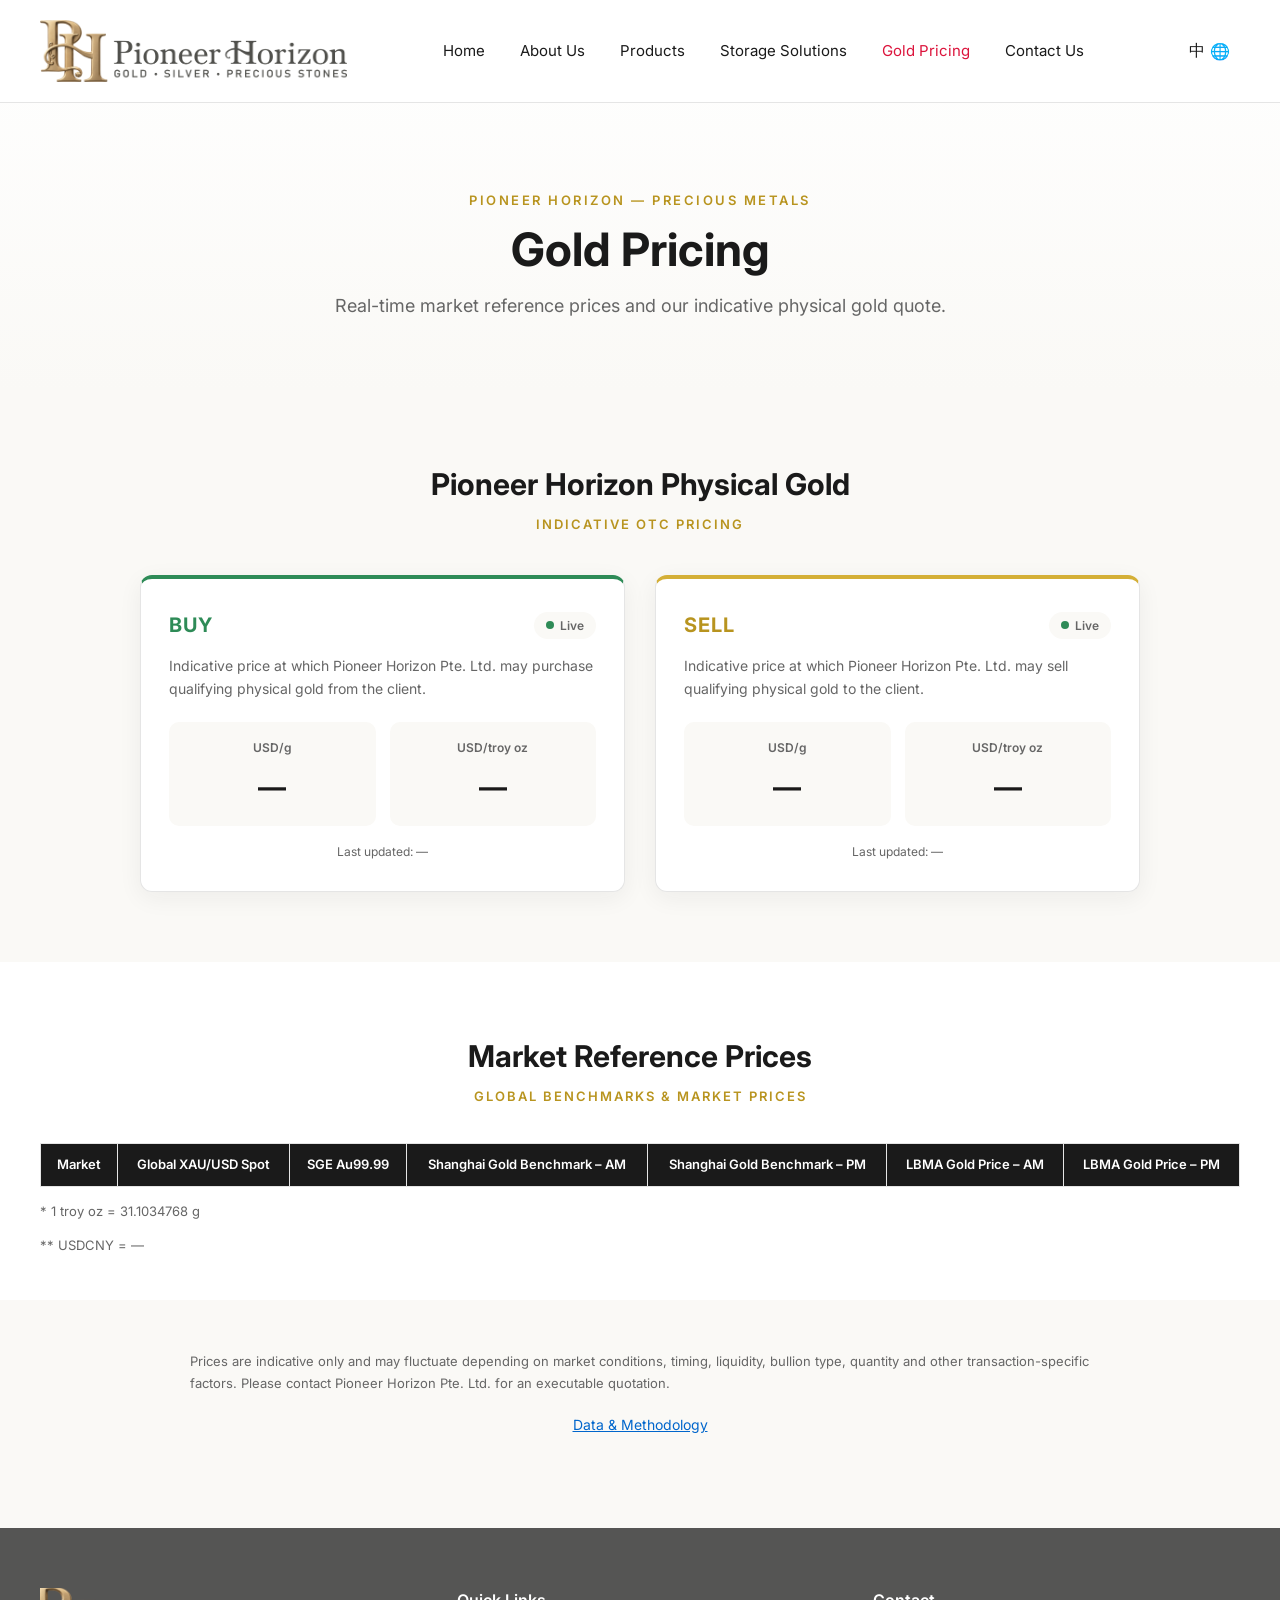
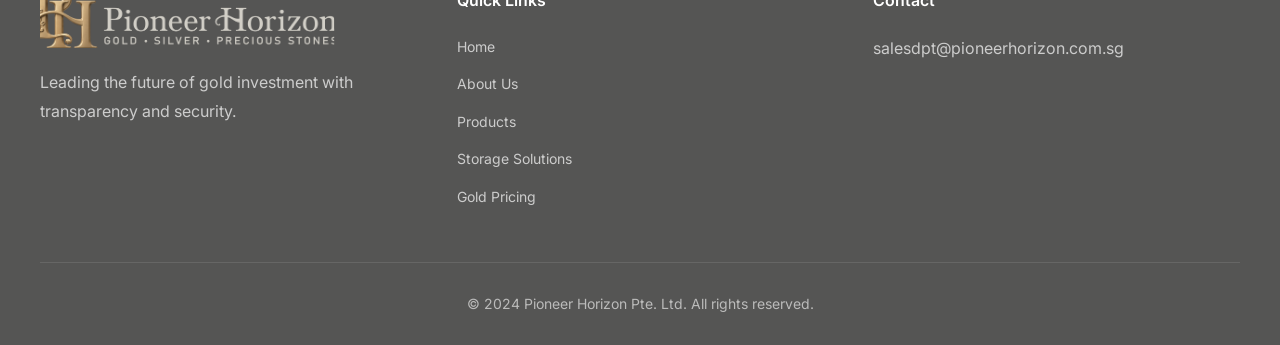
==== commit eeb0de79: "多域名多品牌方案落地：新增 _middleware/_brands 按域名改写品牌、brand.js 前端防闪烁 SDK、pioneerhorizon 品牌图、本地开发与测试工具；首页/金价页样式文案" ====
--- a/gold-pricing.html
+++ b/gold-pricing.html
@@ -4,6 +4,7 @@
     <meta charset="UTF-8">
     <meta name="viewport" content="width=device-width, initial-scale=1.0">
     <title>Gold Pricing - Haobao Pte. Ltd.</title>
+    <!-- BRAND_SDK -->
     <link rel="stylesheet" href="styles.css">
     <link rel="preconnect" href="https://fonts.googleapis.com">
     <link rel="preconnect" href="https://fonts.gstatic.com" crossorigin>
@@ -15,7 +16,7 @@
         <div class="container">
             <div class="nav-wrapper">
                 <div class="logo-section">
-                    <a href="index.html"><img class="site-logo" src="logo_bai.png" alt="Haobao logo"></a>
+                    <a href="index.html"><img class="site-logo" src="/__brand__/logo-dark.png" data-brand-logo="dark" alt="Logo"></a>
                 </div>
                 <ul class="nav-menu" id="navMenu">
                     <li><a href="index.html#home" data-i18n="nav.home">Home</a></li>
@@ -43,7 +44,7 @@
     <!-- Hero -->
     <section class="gp-hero">
         <div class="container">
-            <p class="gp-eyebrow" data-i18n="goldpricing.eyebrow">Haobao Pte. Ltd. — Precious Metals</p>
+            <p class="gp-eyebrow" data-i18n="goldpricing.eyebrow">Precious Metals</p>
             <h1 class="gp-title" data-i18n="goldpricing.title">Gold Pricing</h1>
             <p class="gp-subtitle" data-i18n="goldpricing.subtitle">Real-time market reference prices and our indicative physical gold quote.</p>
         </div>
@@ -53,7 +54,7 @@
     <section class="gp-quotes">
         <div class="container">
             <div class="gp-quotes-head">
-                <h2 class="gp-quotes-title" data-i18n="goldpricing.quotes.title">Haobao Physical Gold</h2>
+                <h2 class="gp-quotes-title" data-i18n="goldpricing.quotes.title">Physical Gold</h2>
                 <p class="gp-quotes-subtitle" data-i18n="goldpricing.quotes.subtitle">Indicative OTC Pricing</p>
             </div>
             <div class="gp-quotes-grid">
@@ -62,7 +63,7 @@
                         <span class="gp-quote-tag" data-i18n="goldpricing.quotes.buy">BUY</span>
                         <span class="gp-quote-live"><span class="gp-live-dot"></span><span data-i18n="goldpricing.quotes.live">Live</span></span>
                     </div>
-                    <p class="gp-quote-desc" data-i18n="goldpricing.quotes.buy.desc">Indicative price at which Haobao may purchase qualifying physical gold from the client.</p>
+                    <p class="gp-quote-desc" data-i18n="goldpricing.quotes.buy.desc">Indicative price at which we may purchase qualifying physical gold from the client.</p>
                     <div class="gp-quote-values">
                         <div class="gp-quote-value">
                             <span class="gp-quote-unit" data-i18n="goldpricing.unit.usd.g">USD/g</span>
@@ -80,7 +81,7 @@
                         <span class="gp-quote-tag" data-i18n="goldpricing.quotes.sell">SELL</span>
                         <span class="gp-quote-live"><span class="gp-live-dot"></span><span data-i18n="goldpricing.quotes.live">Live</span></span>
                     </div>
-                    <p class="gp-quote-desc" data-i18n="goldpricing.quotes.sell.desc">Indicative price at which Haobao may sell qualifying physical gold to the client.</p>
+                    <p class="gp-quote-desc" data-i18n="goldpricing.quotes.sell.desc">Indicative price at which we may sell qualifying physical gold to the client.</p>
                     <div class="gp-quote-values">
                         <div class="gp-quote-value">
                             <span class="gp-quote-unit" data-i18n="goldpricing.unit.usd.g">USD/g</span>
@@ -130,7 +131,7 @@
     <!-- 免责声明 + 数据方法说明 -->
     <section class="gp-disclaimer">
         <div class="container">
-            <p class="gp-disclaimer-text" data-i18n="goldpricing.disclaimer">Prices are indicative only and may fluctuate depending on market conditions, timing, liquidity, bullion type, quantity and other transaction-specific factors. Please contact Haobao for an executable quotation.</p>
+            <p class="gp-disclaimer-text" data-i18n="goldpricing.disclaimer">Prices are indicative only and may fluctuate depending on market conditions, timing, liquidity, bullion type, quantity and other transaction-specific factors. Please contact us for an executable quotation.</p>
             <p class="gp-methodology"><a href="#" id="methodologyToggle" data-i18n="goldpricing.methodology.link">Data &amp; Methodology</a></p>
             <div class="gp-methodology-box" id="methodologyBox" hidden>
                 <h3 data-i18n="goldpricing.methodology.title">Data Sources &amp; Calculation Methodology</h3>
@@ -145,7 +146,7 @@
             <div class="footer-content">
                 <div class="footer-section">
                     <div class="footer-logo">
-                        <a href="index.html"><img class="site-logo small" src="logo_hei.png" alt="Haobao logo"></a>
+                        <a href="index.html"><img class="site-logo small" src="/__brand__/logo-light.png" data-brand-logo="light" alt="Logo"></a>
                     </div>
                     <p data-i18n="footer.description">Leading the future of gold investment with transparency and security.</p>
                 </div>
@@ -161,16 +162,17 @@
                 </div>
                 <div class="footer-section">
                     <h4 data-i18n="footer.contact">Contact</h4>
-                    <p>salesdpt@haobaoco.com</p>
+                    <p data-brand-email>salesdpt@haobaoco.com</p>
                 </div>
             </div>
             <div class="footer-bottom">
-                <p data-i18n="footer.copyright">© 2024 Haobao Pte. Ltd. All rights reserved.</p>
+                <p data-i18n="footer.copyright">© 2024 All rights reserved.</p>
             </div>
         </div>
     </footer>
 
     <script src="translations.js"></script>
+    <script src="brand.js"></script>
     <script src="script.js"></script>
 </body>
 </html>
--- a/styles.css
+++ b/styles.css
@@ -63,7 +63,12 @@
 
 .site-logo {
     /* 再放大导航栏主 logo，让小字清晰可见 */
-    height: 110px;
+    /* 高度按品牌可变：各 logo 宽高比不同（Haobao 2.58:1、Pioneer Horizon 4.93:1），
+       用同一个高度会让宽 logo 把导航栏挤爆，故抽出变量按品牌覆写 */
+    height: var(--logo-h, 110px);
+    /* 宽度上限：object-fit 为 contain 时实际尺寸取 height 与 max-width 的较小值，
+       窗口过窄时 logo 等比缩小，不会把导航菜单挤出屏幕 */
+    max-width: var(--logo-cap, none);
     width: auto;
     object-fit: contain;
     display: block;
@@ -71,7 +76,7 @@
 
 .site-logo.small {
     /* 进一步放大页脚 logo，让小字清晰可见 */
-    height: 95px;
+    height: var(--logo-h-small, 95px);
     width: auto;
     display: block;
     /* 向左右多扩一点，再整体左移 2px，把右侧白线完全裁掉 */
@@ -1059,7 +1064,7 @@
     }
 
     .site-logo {
-        height: 90px;
+        height: var(--logo-h-1024, 90px);
     }
 
     .hero-wrapper {
@@ -1129,7 +1134,7 @@
     }
 
     .site-logo {
-        height: 60px;
+        height: var(--logo-h-768, 60px);
     }
     
     .nav-menu {
@@ -1218,7 +1223,7 @@
 
 @media (max-width: 480px) {
     .site-logo {
-        height: 80px;
+        height: var(--logo-h-480, 80px);
     }
     .hero-title {
         font-size: 28px;
@@ -1576,3 +1581,71 @@
     }
 }
 
+
+/* ==========================================================================
+   多品牌 / 导航拥挤修正 —— 必须放在文件末尾
+   （本文件在原「响应式设计」块里已有一个 @media (max-width: 1024px)，
+     会把 .nav-wrapper gap 设为 20px、并把 .site-logo 高度写死为 90px；
+     同优先级下后者覆盖前者，所以品牌与间距的覆写必须排在它后面。）
+   ========================================================================== */
+
+/* 中段（平板竖屏～小笔记本）导航最挤，收窄菜单间距 */
+@media (max-width: 1024px) {
+    .nav-menu {
+        gap: 22px;
+    }
+}
+
+/* 900px 以下最挤：Haobao 原本在 769–860px 就溢出（.nav-wrapper gap 20px 是主因），
+   Pioneer Horizon 的宽 logo 更明显。这里收窄内边距与各处间距，保持单行不换行 */
+@media (max-width: 900px) {
+    .container {
+        padding: 0 24px;
+    }
+    .nav-wrapper {
+        gap: 8px;
+    }
+    .nav-menu {
+        gap: 14px;
+    }
+    .logo-section {
+        gap: 8px;
+    }
+    .lang-toggle {
+        padding: 5px 4px;
+    }
+}
+
+/* Pioneer Horizon 的 logo 更宽（4.93:1），按断点限制最大宽度：
+   `object-fit: contain` 下实际渲染尺寸取 height 与 max-width 的较小值，等比缩小 */
+[data-brand="pioneerhorizon"] .site-logo {
+    --logo-h: 72px;
+    --logo-cap: 24vw;
+}
+[data-brand="pioneerhorizon"] .site-logo.small {
+    --logo-h-small: 64px;
+}
+@media (max-width: 1024px) {
+    [data-brand="pioneerhorizon"] .site-logo {
+        --logo-h-1024: 58px;
+        --logo-cap: 19vw;
+    }
+}
+@media (max-width: 900px) {
+    [data-brand="pioneerhorizon"] .site-logo {
+        --logo-h-1024: 50px;
+        --logo-cap: 18vw;
+    }
+}
+@media (max-width: 768px) {
+    [data-brand="pioneerhorizon"] .site-logo {
+        --logo-h-768: 46px;
+        --logo-cap: 34vw;
+    }
+}
+@media (max-width: 480px) {
+    [data-brand="pioneerhorizon"] .site-logo {
+        --logo-h-480: 44px;
+        --logo-cap: 52vw;
+    }
+}
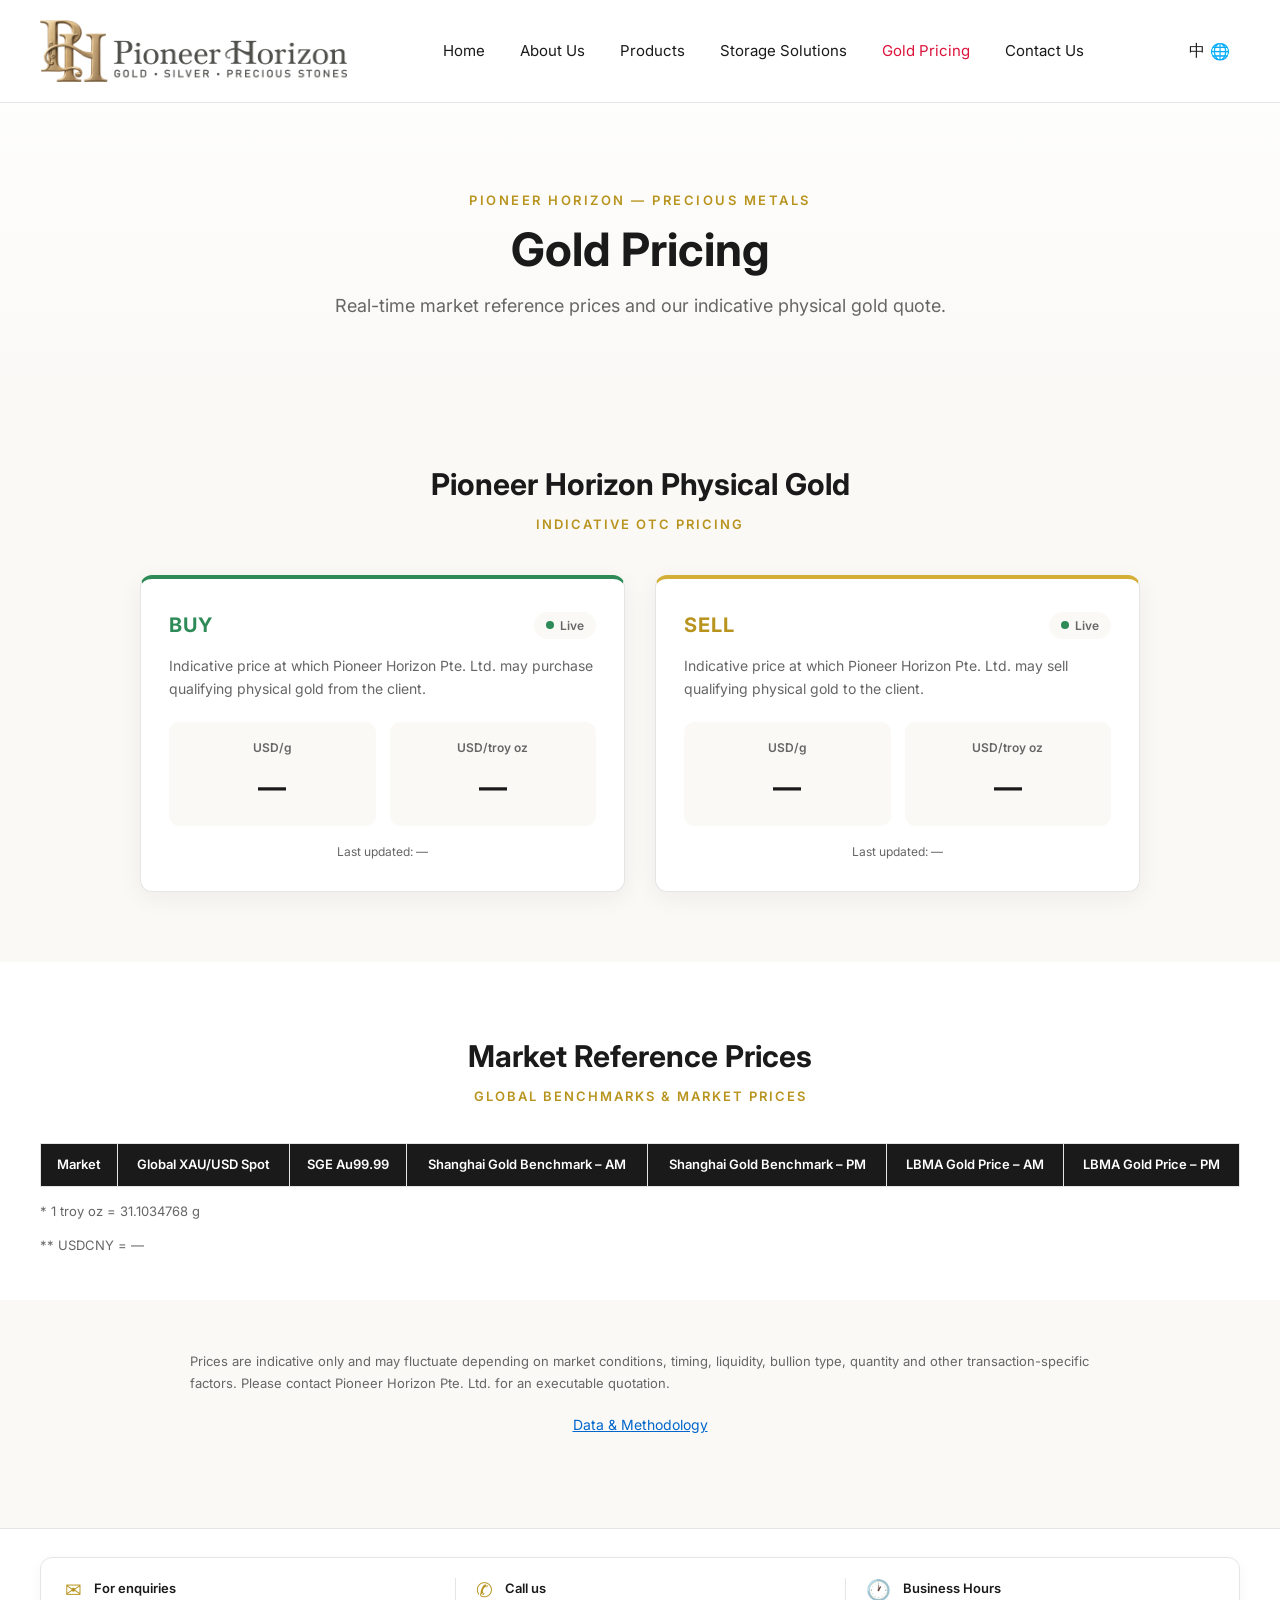
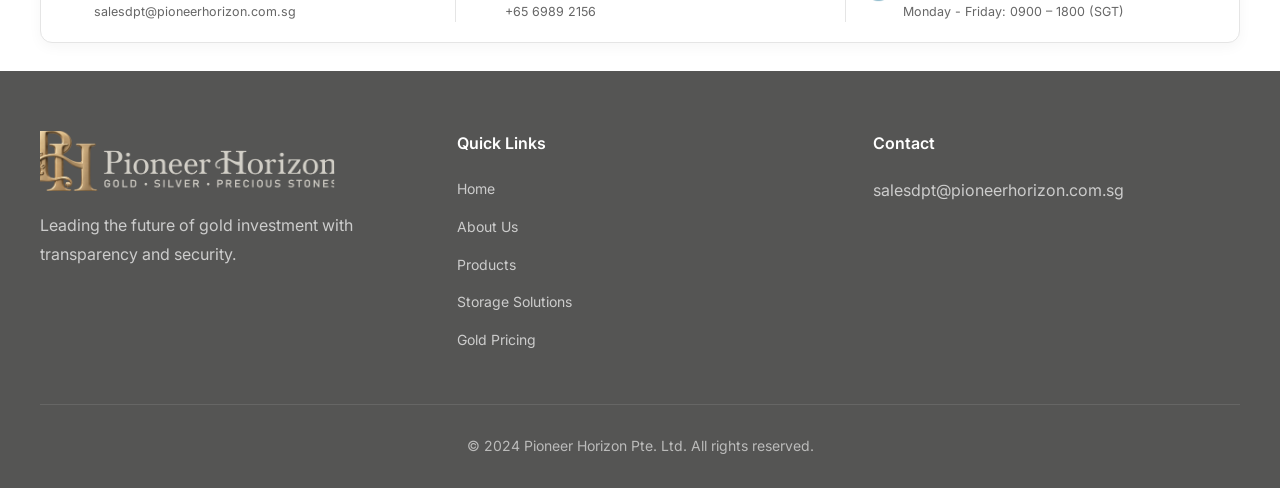
==== commit a3a61a83: "金价页手机端按参考稿重设计：深色金条图Hero+左对齐白字、全局状态条(最后更新+Live)、BUY/SELL并排彩色卡(USD/g+CNY/g按汇率客户端换算)、市场参考价改紧凑列表(彩色徽标+红色" ====
--- a/gold-pricing.html
+++ b/gold-pricing.html
@@ -2,7 +2,7 @@
 <html lang="en">
 <head>
     <meta charset="UTF-8">
-    <meta name="viewport" content="width=device-width, initial-scale=1.0">
+    <meta name="viewport" content="width=device-width, initial-scale=1.0, viewport-fit=cover">
     <title>Gold Pricing - Haobao Pte. Ltd.</title>
     <!-- BRAND_SDK -->
     <link rel="stylesheet" href="styles.css">
@@ -57,9 +57,19 @@
                 <h2 class="gp-quotes-title" data-i18n="goldpricing.quotes.title">Physical Gold</h2>
                 <p class="gp-quotes-subtitle" data-i18n="goldpricing.quotes.subtitle">Indicative OTC Pricing</p>
             </div>
+            <!-- 手机端全局状态条：最后更新时间 + Live（桌面端隐藏） -->
+            <div class="gp-status">
+                <span class="gp-status-updated">
+                    <span class="gp-live-dot" aria-hidden="true"></span>
+                    <span data-i18n="goldpricing.lastUpdated">Last updated:</span>
+                    <span id="gpStatusTime">—</span>
+                </span>
+                <span class="gp-status-live"><span aria-hidden="true">⚡</span> <span data-i18n="goldpricing.quotes.live">Live</span></span>
+            </div>
             <div class="gp-quotes-grid">
                 <div class="gp-quote-card gp-quote-buy">
                     <div class="gp-quote-header">
+                        <span class="gp-quote-icon gp-quote-icon-buy" aria-hidden="true">↓</span>
                         <span class="gp-quote-tag" data-i18n="goldpricing.quotes.buy">BUY</span>
                         <span class="gp-quote-live"><span class="gp-live-dot"></span><span data-i18n="goldpricing.quotes.live">Live</span></span>
                     </div>
@@ -69,7 +79,11 @@
                             <span class="gp-quote-unit" data-i18n="goldpricing.unit.usd.g">USD/g</span>
                             <span class="gp-quote-num" id="quoteBuyUsdG">—</span>
                         </div>
-                        <div class="gp-quote-value">
+                        <div class="gp-quote-value gp-quote-value-cny">
+                            <span class="gp-quote-unit" data-i18n="goldpricing.market.row.cny_g">CNY/g</span>
+                            <span class="gp-quote-num" id="quoteBuyCnyG">—</span>
+                        </div>
+                        <div class="gp-quote-value gp-quote-value-oz">
                             <span class="gp-quote-unit" data-i18n="goldpricing.unit.usd.oz">USD/troy oz</span>
                             <span class="gp-quote-num" id="quoteBuyUsdOz">—</span>
                         </div>
@@ -78,6 +92,7 @@
                 </div>
                 <div class="gp-quote-card gp-quote-sell">
                     <div class="gp-quote-header">
+                        <span class="gp-quote-icon gp-quote-icon-sell" aria-hidden="true">↑</span>
                         <span class="gp-quote-tag" data-i18n="goldpricing.quotes.sell">SELL</span>
                         <span class="gp-quote-live"><span class="gp-live-dot"></span><span data-i18n="goldpricing.quotes.live">Live</span></span>
                     </div>
@@ -87,7 +102,11 @@
                             <span class="gp-quote-unit" data-i18n="goldpricing.unit.usd.g">USD/g</span>
                             <span class="gp-quote-num" id="quoteSellUsdG">—</span>
                         </div>
-                        <div class="gp-quote-value">
+                        <div class="gp-quote-value gp-quote-value-cny">
+                            <span class="gp-quote-unit" data-i18n="goldpricing.market.row.cny_g">CNY/g</span>
+                            <span class="gp-quote-num" id="quoteSellCnyG">—</span>
+                        </div>
+                        <div class="gp-quote-value gp-quote-value-oz">
                             <span class="gp-quote-unit" data-i18n="goldpricing.unit.usd.oz">USD/troy oz</span>
                             <span class="gp-quote-num" id="quoteSellUsdOz">—</span>
                         </div>
@@ -102,8 +121,11 @@
     <section class="gp-market">
         <div class="container">
             <div class="gp-market-head">
-                <h2 class="gp-market-title" data-i18n="goldpricing.market.title">Market Reference Prices</h2>
-                <p class="gp-market-subtitle" data-i18n="goldpricing.market.subtitle">Global Benchmarks &amp; Market Prices</p>
+                <div class="gp-market-head-txt">
+                    <h2 class="gp-market-title" data-i18n="goldpricing.market.title">Market Reference Prices</h2>
+                    <p class="gp-market-subtitle" data-i18n="goldpricing.market.subtitle">Global Benchmarks &amp; Market Prices</p>
+                </div>
+                <a href="#" class="gp-market-details" id="marketDetailsToggle" data-i18n="goldpricing.market.details">See details</a>
             </div>
             <div class="gp-table-wrap">
                 <table class="gp-table" id="marketTable">
@@ -123,6 +145,8 @@
                     </tbody>
                 </table>
             </div>
+            <!-- 手机端（≤768px）替代横向滚动表格：每市场一张卡片，由 script.js 渲染 -->
+            <div class="gp-market-cards" id="marketCards"></div>
             <p class="gp-note" data-i18n="goldpricing.market.note.oz">* 1 troy oz = 31.1034768 g</p>
             <p class="gp-note" id="fxNote">** USDCNY = —</p>
         </div>
@@ -132,10 +156,49 @@
     <section class="gp-disclaimer">
         <div class="container">
             <p class="gp-disclaimer-text" data-i18n="goldpricing.disclaimer">Prices are indicative only and may fluctuate depending on market conditions, timing, liquidity, bullion type, quantity and other transaction-specific factors. Please contact us for an executable quotation.</p>
-            <p class="gp-methodology"><a href="#" id="methodologyToggle" data-i18n="goldpricing.methodology.link">Data &amp; Methodology</a></p>
+            <p class="gp-methodology">
+                <!-- 注意：data-i18n 放在内层 span 上，外层 a 不能带，否则语言切换会清掉嵌套结构 -->
+                <a href="#" id="methodologyToggle">
+                    <span class="gp-methodology-ic" aria-hidden="true">i</span>
+                    <span class="gp-methodology-txt">
+                        <span class="gp-methodology-title" data-i18n="goldpricing.methodology.link">Data &amp; Methodology</span>
+                        <span class="gp-methodology-desc" data-i18n="goldpricing.methodology.desc">View data sources, calculation methodology and additional information.</span>
+                    </span>
+                    <span class="gp-methodology-chev" aria-hidden="true">›</span>
+                </a>
+            </p>
             <div class="gp-methodology-box" id="methodologyBox" hidden>
                 <h3 data-i18n="goldpricing.methodology.title">Data Sources &amp; Calculation Methodology</h3>
                 <ul id="methodologyList"></ul>
+            </div>
+        </div>
+    </section>
+
+    <!-- 联系条：咨询邮箱（按品牌）/ 电话 / 营业时间（与首页联系区同源文案） -->
+    <section class="gp-contact-strip">
+        <div class="container">
+            <div class="gp-contact-grid">
+                <div class="gp-contact-item">
+                    <span class="gp-contact-ic" aria-hidden="true">✉</span>
+                    <span class="gp-contact-txt">
+                        <strong data-i18n="gp.contact.enquiries">For enquiries</strong>
+                        <a data-brand-email href="mailto:salesdpt@haobaoco.com">salesdpt@haobaoco.com</a>
+                    </span>
+                </div>
+                <div class="gp-contact-item">
+                    <span class="gp-contact-ic" aria-hidden="true">✆</span>
+                    <span class="gp-contact-txt">
+                        <strong data-i18n="gp.contact.call">Call us</strong>
+                        <a href="tel:+6569892156">+65 6989 2156</a>
+                    </span>
+                </div>
+                <div class="gp-contact-item">
+                    <span class="gp-contact-ic" aria-hidden="true">🕐</span>
+                    <span class="gp-contact-txt">
+                        <strong data-i18n="contact.hours.title">Business hours</strong>
+                        <span data-i18n="contact.hours.weekdays">Monday - Friday: 0900 – 1800 (SGT)</span>
+                    </span>
+                </div>
             </div>
         </div>
     </section>
@@ -171,6 +234,8 @@
         </div>
     </footer>
 
+    <div class="nav-backdrop" id="navBackdrop" aria-hidden="true"></div>
+
     <script src="translations.js"></script>
     <script src="brand.js"></script>
     <script src="script.js"></script>
--- a/styles.css
+++ b/styles.css
@@ -1459,6 +1459,78 @@
     -webkit-overflow-scrolling: touch;
 }
 
+/* 手机端市场列表容器：桌面/平板隐藏（用表格），≤768px 由文件末尾断点块切换显示 */
+.gp-market-cards {
+    display: none;
+}
+
+/* 全局状态条 / 报价卡图标 / CNY 报价值 / 查看详情 —— 仅手机端显示 */
+.gp-status,
+.gp-quote-icon,
+.gp-quote-value-cny,
+.gp-market-details {
+    display: none;
+}
+
+/* 方法论卡片的嵌套结构：桌面端保持"纯链接"外观 */
+.gp-methodology-ic,
+.gp-methodology-desc,
+.gp-methodology-chev {
+    display: none;
+}
+
+/* 联系条（金价页，桌面/手机都显示） */
+.gp-contact-strip {
+    background: var(--bg-white);
+    border-top: 1px solid var(--border-light);
+    padding: 28px 0;
+}
+.gp-contact-grid {
+    display: grid;
+    grid-template-columns: 1fr 1fr 1fr;
+    gap: 20px;
+    background: var(--bg-white);
+    border: 1px solid var(--border-light);
+    border-radius: 12px;
+    padding: 20px 24px;
+    box-shadow: 0 4px 14px rgba(26, 26, 26, 0.04);
+}
+.gp-contact-item {
+    display: flex;
+    align-items: flex-start;
+    gap: 12px;
+}
+.gp-contact-item + .gp-contact-item {
+    border-left: 1px solid var(--border-light);
+    padding-left: 20px;
+}
+.gp-contact-ic {
+    font-size: 20px;
+    line-height: 1.2;
+    color: var(--gold-dark);
+}
+.gp-contact-txt {
+    display: flex;
+    flex-direction: column;
+    gap: 3px;
+    min-width: 0;
+}
+.gp-contact-txt strong {
+    font-size: 13px;
+    font-weight: 600;
+    color: var(--text-black);
+}
+.gp-contact-txt a,
+.gp-contact-txt span:not(.gp-contact-ic) {
+    font-size: 12.5px;
+    color: var(--text-gray);
+    text-decoration: none;
+    overflow-wrap: anywhere;
+}
+.gp-contact-txt a:hover {
+    color: var(--gold-dark);
+}
+
 .gp-table {
     width: 100%;
     min-width: 960px;
@@ -1649,3 +1721,730 @@
         --logo-cap: 52vw;
     }
 }
+
+/* ==========================================================================
+   移动端体验强化 —— 必须放在文件最末尾（覆盖前面所有同名规则）
+   解决：菜单定位写死 80px 与品牌 logo 高度不匹配、iOS 刘海屏 env() 不生效、
+        锚点被固定导航栏遮挡、触控目标过小、菜单无遮罩/无滚动锁定、
+        金价表格横向滚动难以阅读等问题
+   ========================================================================== */
+
+/* 图片全局兜底：任何图片都不会把容器撑出横向滚动条 */
+img {
+    max-width: 100%;
+}
+
+/* iOS 横屏时禁止自动放大字号；滚动锚点预留固定导航栏的高度，避免标题被遮住 */
+html {
+    -webkit-text-size-adjust: 100%;
+    text-size-adjust: 100%;
+    scroll-padding-top: 150px;
+}
+@media (max-width: 1024px) { html { scroll-padding-top: 130px; } }
+@media (max-width: 768px)  { html { scroll-padding-top: 92px; } }
+@media (max-width: 480px)  { html { scroll-padding-top: 96px; } }
+
+/* 触控反馈更克制 */
+a, button {
+    -webkit-tap-highlight-color: rgba(0, 0, 0, 0.05);
+}
+
+/* ---- 移动端菜单遮罩 ---- */
+.nav-backdrop {
+    position: fixed;
+    inset: 0;
+    background: rgba(26, 26, 26, 0.4);
+    opacity: 0;
+    visibility: hidden;
+    pointer-events: none;
+    transition: opacity 0.25s ease, visibility 0s linear 0.25s;
+    z-index: 999; /* 导航栏是 1000，遮罩压住内容但让汉堡按钮可点 */
+}
+.nav-backdrop.active {
+    opacity: 1;
+    visibility: visible;
+    pointer-events: auto;
+    transition: opacity 0.25s ease;
+}
+body.menu-open {
+    overflow: hidden;
+}
+
+/* ---- 手机断点（≤768px） ---- */
+@media (max-width: 768px) {
+    .container {
+        padding: 0 20px;
+    }
+
+    /* 导航：触控目标加大（Apple/Google 建议 ≥44px） */
+    .nav-actions {
+        gap: 6px;
+    }
+    .lang-toggle {
+        min-width: 44px;
+        min-height: 40px;
+        justify-content: center;
+        padding: 8px 10px;
+    }
+    .mobile-menu-toggle {
+        padding: 10px 8px;
+    }
+
+    /* 菜单改为锚定在导航栏下沿（top:100%），
+       不再写死 80px —— 两个品牌 logo 高度不同也能严丝合缝 */
+    .nav-menu {
+        position: absolute;
+        top: 100%;
+        left: 0;
+        right: 0;
+        width: 100%;
+        max-height: 72vh;
+        overflow-y: auto;
+        -webkit-overflow-scrolling: touch;
+        /* 基础样式的 align-items: center 是给桌面横向菜单用的；纵向菜单若继承它，
+           菜单项会缩成内容宽度居中、分隔线只剩中间一截，面板显得又宽又空。
+           改回 stretch：每行撑满整行、文字靠左，观感立刻扎实 */
+        align-items: stretch;
+        padding: 6px 20px calc(14px + env(safe-area-inset-bottom));
+        gap: 0;
+        box-shadow: 0 12px 28px rgba(0, 0, 0, 0.1);
+        opacity: 0;
+        visibility: hidden;
+        pointer-events: none;
+        transform: translateY(-10px);
+        transition: transform 0.25s ease, opacity 0.25s ease, visibility 0s linear 0.25s;
+    }
+    .nav-menu.active {
+        left: 0;
+        opacity: 1;
+        visibility: visible;
+        pointer-events: auto;
+        transform: translateY(0);
+        transition: transform 0.25s ease, opacity 0.25s ease;
+    }
+    /* 菜单项：整行可点、左对齐、分隔线拉通；行高压到 ~45px，整块面板更矮更实 */
+    .nav-menu a {
+        display: block;
+        padding: 11px 4px;
+        font-size: 15px;
+        line-height: 1.4;
+        border-bottom: 1px solid var(--border-light);
+    }
+    .nav-menu li:last-child a {
+        border-bottom: none;
+    }
+
+    /* 汉堡按钮 → X 动画 */
+    .mobile-menu-toggle.active span:nth-child(1) {
+        transform: translateY(7px) rotate(45deg);
+    }
+    .mobile-menu-toggle.active span:nth-child(2) {
+        opacity: 0;
+    }
+    .mobile-menu-toggle.active span:nth-child(3) {
+        transform: translateY(-7px) rotate(-45deg);
+    }
+
+    /* Hero：手机上不再强撑 90vh，图片不再越界 102% */
+    .hero {
+        min-height: auto;
+        padding: calc(96px + env(safe-area-inset-top)) 0 40px;
+    }
+    .hero-content {
+        max-width: none;
+    }
+    .hero-title {
+        font-size: clamp(26px, 6.8vw, 34px);
+        margin-bottom: 16px;
+    }
+    .hero-subtitle {
+        font-size: 15px;
+        margin-bottom: 28px;
+    }
+    .hero-buttons {
+        gap: 12px;
+    }
+    .btn {
+        padding: 13px 28px;
+        min-height: 44px;
+    }
+    .hero-gold-card {
+        border-radius: 14px;
+    }
+    .hero-gold-image {
+        width: 100%;
+        transform: none;
+    }
+
+    /* 区块留白收紧，标题流式缩放 */
+    section {
+        padding: 56px 0;
+    }
+    .about, .products, .storage, .contact {
+        padding: 64px 0;
+    }
+    .education {
+        padding: 80px 0;
+    }
+    .section-header {
+        margin-bottom: 36px;
+    }
+    .section-title {
+        font-size: clamp(26px, 6.5vw, 32px);
+    }
+    .section-subtitle {
+        font-size: 15px;
+    }
+
+    /* 关于我们：内容盒内边距收紧，去掉 400px 最小高度留白 */
+    .about-wrapper {
+        gap: 28px;
+    }
+    .about-btn {
+        padding: 15px 40px 15px 20px;
+        font-size: 15px;
+    }
+    .about-content-box {
+        padding: 24px 18px;
+        min-height: 0;
+    }
+    .content-panel p, .core-values li, .product-list li {
+        font-size: 15px;
+        line-height: 1.85;
+    }
+
+    /* 产品区 */
+    .products-divider {
+        margin: 32px 0;
+    }
+    .products-detail {
+        gap: 22px;
+    }
+    .product-metal-image {
+        width: 130px;
+    }
+    .product-description h3,
+    .otc-approach h3,
+    .contact-section h3 {
+        font-size: 22px;
+    }
+    .pricing-box {
+        width: 100%;
+        padding: 20px;
+    }
+
+    /* 页脚 */
+    .footer {
+        padding: 44px 0 24px;
+    }
+    .footer-content {
+        gap: 28px;
+        margin-bottom: 28px;
+    }
+
+    /* ---- 金价行情页 ---- */
+    .gp-hero {
+        padding: calc(110px + env(safe-area-inset-top)) 0 40px;
+    }
+    .gp-title {
+        font-size: clamp(26px, 7vw, 32px);
+    }
+    .gp-subtitle {
+        font-size: 15px;
+    }
+    .gp-quotes, .gp-market, .gp-disclaimer {
+        padding: 48px 0;
+    }
+    .gp-quotes-title, .gp-market-title {
+        font-size: 24px;
+    }
+    .gp-quote-card {
+        padding: 22px 18px;
+    }
+    .gp-quote-num {
+        font-size: 24px;
+    }
+    .gp-methodology-box {
+        padding: 20px 16px;
+    }
+}
+
+/* ---- 小屏手机（≤480px） ---- */
+@media (max-width: 480px) {
+    .container {
+        padding: 0 16px;
+    }
+
+    /* Haobao 默认 logo 在小屏上 80px 偏大，压到 64px（pioneerhorizon 有自己的 44px 覆写） */
+    .site-logo {
+        height: var(--logo-h-480, 64px);
+    }
+
+    .hero-buttons {
+        gap: 10px;
+    }
+    .about-btn {
+        padding: 14px 34px 14px 16px;
+        font-size: 14px;
+    }
+    .product-metal-image {
+        width: 110px;
+    }
+    /* 金价表格：窄屏进一步减小单元格内边距，配合横向滚动 */
+    .gp-table th, .gp-table td {
+        padding: 10px 10px;
+    }
+}
+
+/* ---- 金价表格：横向滚动时首列吸左，行名始终可见 ---- */
+.gp-table thead th:first-child,
+.gp-table tbody th {
+    position: sticky;
+    left: 0;
+    z-index: 1;
+}
+.gp-table thead th:first-child {
+    z-index: 2;
+}
+.gp-table tbody th {
+    box-shadow: 2px 0 0 var(--border-light);
+}
+
+/* ---- 触屏设备：关闭 hover 位移效果，避免“粘性悬停” ---- */
+@media (hover: none) {
+    .btn-primary:hover,
+    .btn-secondary:hover,
+    .about-btn:hover {
+        transform: none;
+        box-shadow: none;
+    }
+}
+
+/* ==========================================================================
+   金价行情页手机端强化 —— 按参考设计稿实现，置于文件末尾以覆盖前面对应规则
+   - Hero：深色图片背景（金条图 + 深色遮罩）、左对齐白字、衬线标题
+   - 全局状态条（最后更新 + Live）替代各卡片分散的时间徽章
+   - BUY/SELL 并排两列：圆形箭头图标、浅绿/浅金底色、USD/g + CNY/g 彩色数值
+   - 市场参考价：紧凑 4 列列表（市场 | USD/g | CNY/g | 最后更新），
+     行首彩色徽标，点行展开全部换算与来源；"查看详情"一键全展开
+   ========================================================================== */
+@media (max-width: 768px) {
+    /* ---- Hero：深色图片背景 + 左对齐 ---- */
+    .gp-hero {
+        background:
+            linear-gradient(180deg, rgba(15, 30, 48, 0.78) 0%, rgba(15, 30, 48, 0.62) 55%, rgba(15, 30, 48, 0.8) 100%),
+            url('img/jintiao.png') center / cover no-repeat;
+        padding: calc(96px + env(safe-area-inset-top)) 0 42px;
+        text-align: left;
+    }
+    .gp-eyebrow {
+        color: #E8C15A;
+        margin-bottom: 10px;
+    }
+    .gp-title {
+        color: #FFFFFF;
+        font-family: Georgia, 'Times New Roman', serif;
+        font-size: clamp(28px, 7.6vw, 36px);
+        margin-bottom: 10px;
+    }
+    .gp-subtitle {
+        color: rgba(255, 255, 255, 0.85);
+        font-size: 14.5px;
+        max-width: none;
+    }
+
+    /* ---- 全局状态条 ---- */
+    .gp-status {
+        display: flex;
+        align-items: center;
+        justify-content: space-between;
+        gap: 10px;
+        margin-bottom: 14px;
+    }
+    .gp-status-updated {
+        display: inline-flex;
+        align-items: center;
+        gap: 7px;
+        background: var(--bg-white);
+        border: 1px solid var(--border-light);
+        border-radius: 999px;
+        padding: 7px 13px;
+        font-size: 12px;
+        color: var(--text-black);
+        box-shadow: 0 2px 8px rgba(26, 26, 26, 0.05);
+        white-space: nowrap;
+        overflow: hidden;
+    }
+    .gp-status-updated .gp-live-dot {
+        width: 8px;
+        height: 8px;
+        flex-shrink: 0;
+    }
+    .gp-status-live {
+        display: inline-flex;
+        align-items: center;
+        gap: 4px;
+        background: #E3F4EA;
+        color: #1F7A44;
+        border-radius: 999px;
+        padding: 7px 13px;
+        font-size: 12.5px;
+        font-weight: 700;
+        flex-shrink: 0;
+    }
+
+    /* ---- 报价区标题隐藏，卡片并排两列 ---- */
+    .gp-quotes-head {
+        display: none;
+    }
+    .gp-quotes-grid {
+        grid-template-columns: repeat(2, minmax(0, 1fr));
+        gap: 12px;
+    }
+    .gp-quote-card {
+        border-radius: 14px;
+        padding: 16px 14px 14px;
+        display: flex;
+        flex-direction: column;
+    }
+    .gp-quote-buy {
+        background: #F1F9F3;
+        border: 1px solid #D8ECDE;
+        border-top: 4px solid #2E8B57;
+    }
+    .gp-quote-sell {
+        background: #FDF9EC;
+        border: 1px solid #F0E6C8;
+        border-top: 4px solid var(--gold-color);
+    }
+    .gp-quote-icon {
+        display: flex;
+        align-items: center;
+        justify-content: center;
+        width: 34px;
+        height: 34px;
+        border-radius: 50%;
+        color: #FFFFFF;
+        font-size: 17px;
+        font-weight: 700;
+        flex-shrink: 0;
+    }
+    .gp-quote-icon-buy {
+        background: #2E8B57;
+    }
+    .gp-quote-icon-sell {
+        background: var(--gold-color);
+    }
+    .gp-quote-header {
+        display: flex;
+        align-items: center;
+        gap: 10px;
+        margin-bottom: 10px;
+    }
+    .gp-quote-header .gp-quote-live {
+        display: none; /* Live 徽章上移到全局状态条 */
+    }
+    .gp-quote-tag {
+        font-size: 18px;
+    }
+    .gp-quote-desc {
+        font-size: 12px;
+        line-height: 1.55;
+        margin: 0 0 12px;
+        padding-left: 44px; /* 与标题文字对齐（图标 34px + 间距 10px） */
+    }
+    .gp-quote-values {
+        grid-template-columns: repeat(2, minmax(0, 1fr));
+        gap: 8px;
+        margin-bottom: 0;
+        margin-top: auto;
+    }
+    .gp-quote-value {
+        padding: 10px 4px;
+        background: rgba(255, 255, 255, 0.75);
+        border-radius: 9px;
+        min-width: 0;
+    }
+    .gp-quote-unit {
+        font-size: 10px;
+        margin-bottom: 4px;
+    }
+    .gp-quote-num {
+        font-size: 18px;
+    }
+    .gp-quote-buy .gp-quote-num {
+        color: #1E7E46;
+    }
+    .gp-quote-sell .gp-quote-num {
+        color: var(--gold-dark);
+    }
+    .gp-quote-value-cny {
+        display: block;
+    }
+    .gp-quote-value-oz {
+        display: none; /* 盎司换算移到市场列表，报价卡聚焦 USD/g 与 CNY/g */
+    }
+    .gp-quote-updated {
+        display: none;
+    }
+
+    /* ---- 市场参考价：标题行 + 查看详情 ---- */
+    .gp-market-head {
+        display: flex;
+        align-items: flex-end;
+        justify-content: space-between;
+        gap: 12px;
+        margin-bottom: 14px;
+    }
+    .gp-market-title {
+        font-size: 22px;
+        margin-bottom: 4px;
+    }
+    .gp-market-subtitle {
+        font-size: 11px;
+        letter-spacing: 1.5px;
+    }
+    .gp-market-details {
+        display: inline-flex;
+        align-items: center;
+        gap: 3px;
+        font-size: 13px;
+        font-weight: 600;
+        color: #33475B;
+        text-decoration: none;
+        flex-shrink: 0;
+        padding-bottom: 2px;
+    }
+    .gp-market-details::after {
+        content: '›';
+        font-size: 15px;
+        line-height: 1;
+    }
+
+    /* ---- 紧凑列表：表头 + 可展开行 ---- */
+    .gp-market-cards {
+        display: block;
+        background: var(--bg-white);
+        border: 1px solid var(--border-light);
+        border-radius: 12px;
+        padding: 6px 10px;
+        box-shadow: 0 4px 14px rgba(26, 26, 26, 0.05);
+    }
+    .gp-mhead,
+    .gp-mrow {
+        display: grid;
+        /* 6 列：徽标 | 市场名 | USD/g | CNY/g | 日期 | 箭头（minmax(0,1fr) 防内容撑宽） */
+        grid-template-columns: 24px minmax(0, 1fr) 48px 48px 60px 10px;
+        gap: 6px;
+        align-items: center;
+    }
+    .gp-mhead {
+        background: #EEF2F8;
+        border-radius: 8px;
+        padding: 9px 10px;
+        margin: 6px 0 2px;
+        font-size: 11.5px;
+        font-weight: 600;
+        color: #33475B;
+    }
+    .gp-mhead span:nth-child(1) {
+        grid-column: 1 / 3; /* 表头首列横跨徽标+名称两列 */
+    }
+    .gp-mhead span:nth-child(3),
+    .gp-mhead span:nth-child(4),
+    .gp-mhead-date {
+        text-align: right;
+    }
+    .gp-mhead-date {
+        font-size: 10.5px;
+    }
+    .gp-mitem {
+        border-bottom: 1px solid var(--border-light);
+    }
+    .gp-mitem:last-child {
+        border-bottom: none;
+    }
+    .gp-mrow {
+        width: 100%;
+        background: none;
+        border: none;
+        cursor: pointer;
+        padding: 11px 4px;
+        text-align: left;
+        font-family: inherit;
+        -webkit-tap-highlight-color: rgba(0, 0, 0, 0.04);
+    }
+    .gp-mi {
+        display: flex;
+        align-items: center;
+        justify-content: center;
+        width: 24px;
+        height: 24px;
+        border-radius: 50%;
+        color: #FFFFFF;
+        font-size: 11.5px;
+        font-weight: 700;
+        flex-shrink: 0;
+    }
+    .gp-mi-blue { background: #4A90D9; }
+    .gp-mi-purple { background: #8B5CF6; }
+    .gp-mi-teal { background: #0D9488; }
+    .gp-mi-brown { background: #8D6E63; }
+    .gp-mname {
+        font-size: 12.5px;
+        font-weight: 500;
+        color: var(--text-black);
+        line-height: 1.35;
+        min-width: 0;
+        overflow-wrap: anywhere;
+    }
+    .gp-mval {
+        font-size: 13px;
+        font-weight: 600;
+        color: var(--red-active);
+        font-variant-numeric: tabular-nums;
+        text-align: right;
+        white-space: nowrap;
+    }
+    .gp-mdate {
+        font-size: 10.5px;
+        color: var(--text-gray);
+        text-align: right;
+        white-space: nowrap;
+    }
+    .gp-mchev {
+        color: #9AA7B4;
+        font-size: 15px;
+        line-height: 1;
+        text-align: right;
+        transition: transform 0.2s ease;
+    }
+    .gp-mitem.open .gp-mchev {
+        transform: rotate(90deg);
+    }
+
+    /* ---- 展开区：其余换算 + 来源 + 完整时间 ---- */
+    .gp-mdetail {
+        padding: 2px 4px 10px 36px;
+    }
+    .gp-mdetail-line {
+        display: flex;
+        align-items: baseline;
+        justify-content: space-between;
+        gap: 12px;
+        padding: 5px 0;
+        font-size: 12.5px;
+        border-top: 1px dashed var(--border-light);
+    }
+    .gp-mdetail-line span:first-child {
+        color: var(--text-gray);
+        flex-shrink: 0;
+    }
+    .gp-mdetail-line b {
+        font-weight: 600;
+        color: var(--text-black);
+        font-variant-numeric: tabular-nums;
+        text-align: right;
+        overflow-wrap: anywhere;
+    }
+    .gp-mcard-src {
+        color: #0066CC;
+        word-break: break-all;
+        font-size: 11.5px;
+        font-weight: 400;
+    }
+
+    /* ---- 说明 / 免责 / 方法论 ---- */
+    .gp-table-wrap {
+        display: none; /* 手机不再用横向滚动表格 */
+    }
+    .gp-note {
+        font-size: 11.5px;
+    }
+    .gp-disclaimer-text {
+        background: #F5F7FA;
+        border-radius: 10px;
+        padding: 14px 16px;
+        font-size: 12.5px;
+        line-height: 1.65;
+        text-align: left;
+    }
+    .gp-methodology a {
+        display: flex;
+        align-items: center;
+        gap: 12px;
+        background: var(--bg-white);
+        border: 1px solid var(--border-light);
+        border-radius: 12px;
+        padding: 14px 16px;
+        text-decoration: none;
+        box-shadow: 0 4px 14px rgba(26, 26, 26, 0.04);
+    }
+    .gp-methodology-ic {
+        display: flex;
+        align-items: center;
+        justify-content: center;
+        width: 32px;
+        height: 32px;
+        border-radius: 50%;
+        background: var(--gold-color);
+        color: #FFFFFF;
+        font-size: 15px;
+        font-weight: 700;
+        font-style: normal;
+        flex-shrink: 0;
+    }
+    .gp-methodology-txt {
+        display: flex;
+        flex-direction: column;
+        gap: 2px;
+        min-width: 0;
+        text-align: left;
+    }
+    .gp-methodology-title {
+        font-size: 14px;
+        font-weight: 700;
+        color: var(--text-black);
+    }
+    .gp-methodology-desc {
+        display: block;
+        font-size: 11.5px;
+        color: var(--text-gray);
+        line-height: 1.5;
+    }
+    .gp-methodology-chev {
+        display: block;
+        color: #9AA7B4;
+        font-size: 18px;
+        line-height: 1;
+        margin-left: auto;
+    }
+
+    /* ---- 联系条：单列 ---- */
+    .gp-contact-strip {
+        padding: 18px 0 26px;
+    }
+    .gp-contact-grid {
+        grid-template-columns: 1fr;
+        gap: 14px;
+        padding: 16px;
+    }
+    .gp-contact-item + .gp-contact-item {
+        border-left: none;
+        padding-left: 0;
+        border-top: 1px solid var(--border-light);
+        padding-top: 14px;
+    }
+}
+
+/* ---- 超窄屏（≤360px）：日期列放不下，隐藏（展开区仍有完整时间） ---- */
+@media (max-width: 360px) {
+    .gp-mhead,
+    .gp-mrow {
+        grid-template-columns: 24px minmax(0, 1fr) 48px 48px 10px;
+    }
+    .gp-mhead-date,
+    .gp-mdate {
+        display: none;
+    }
+}
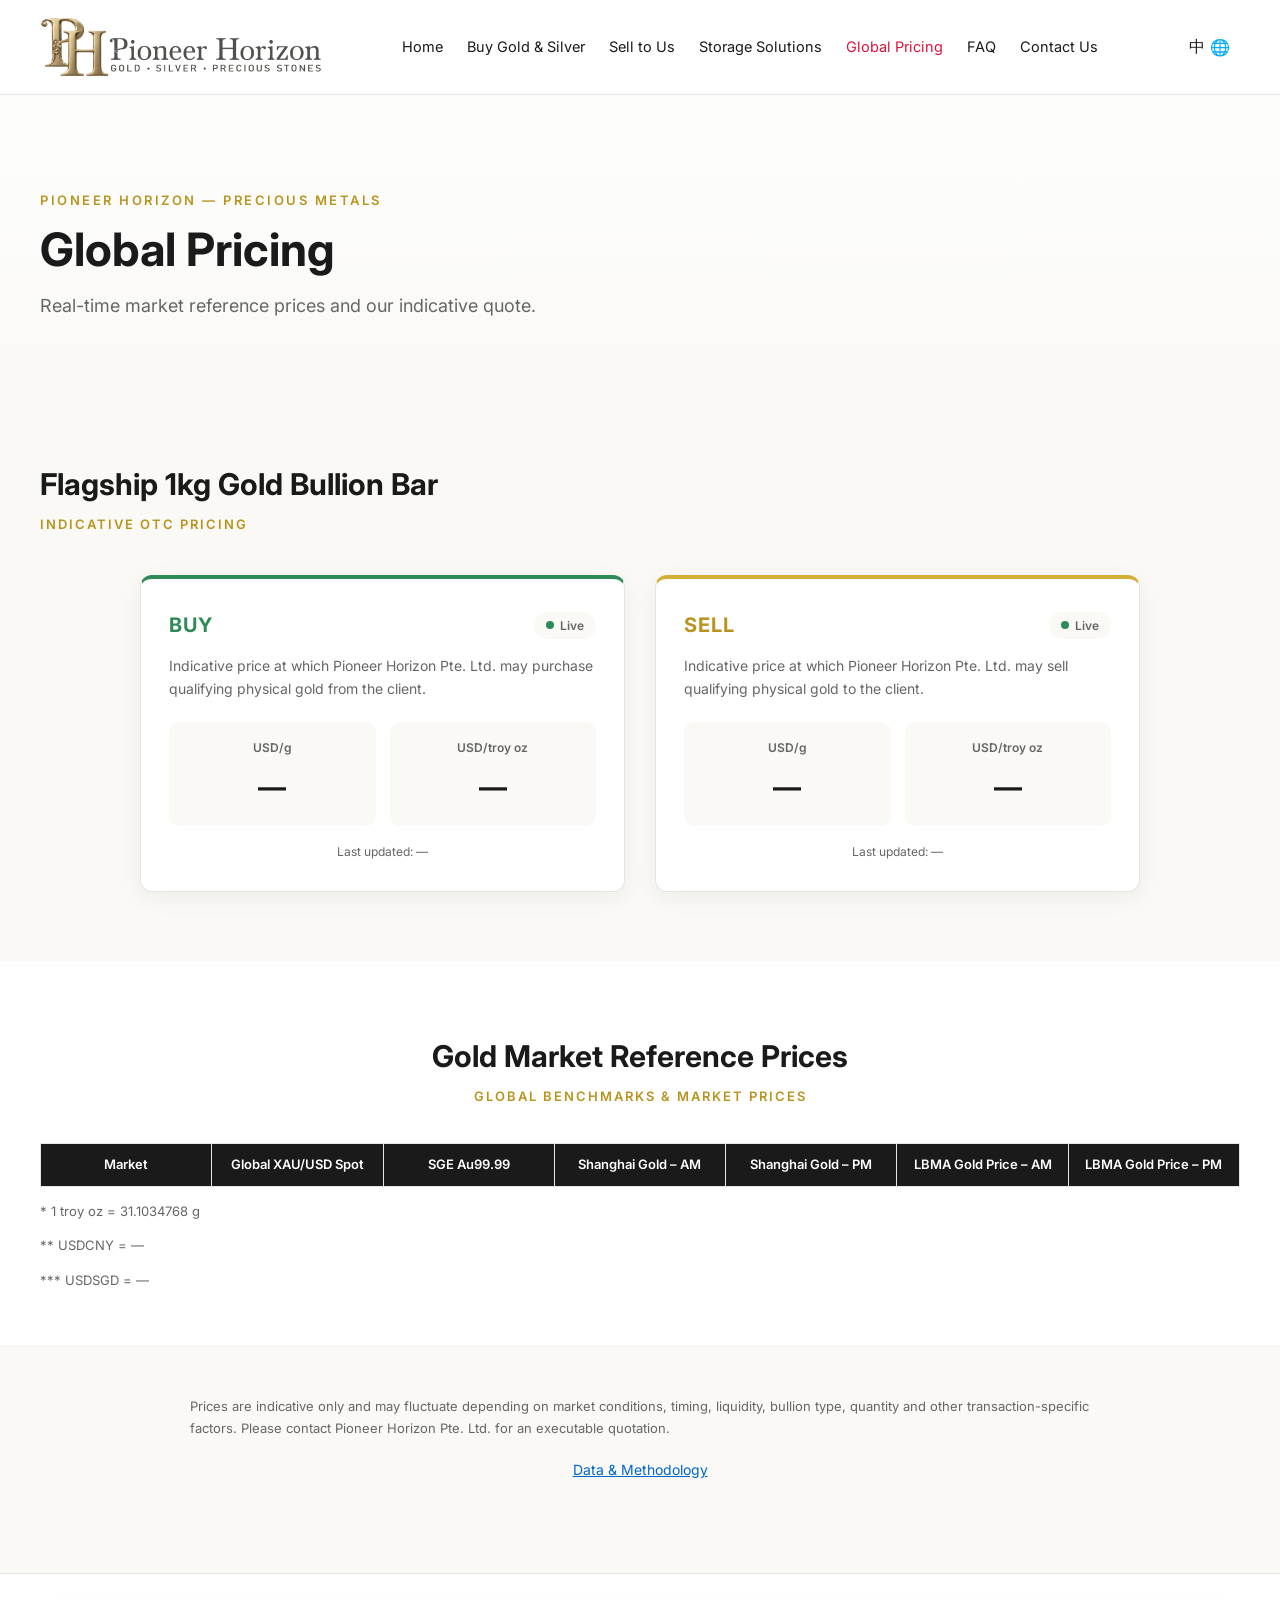
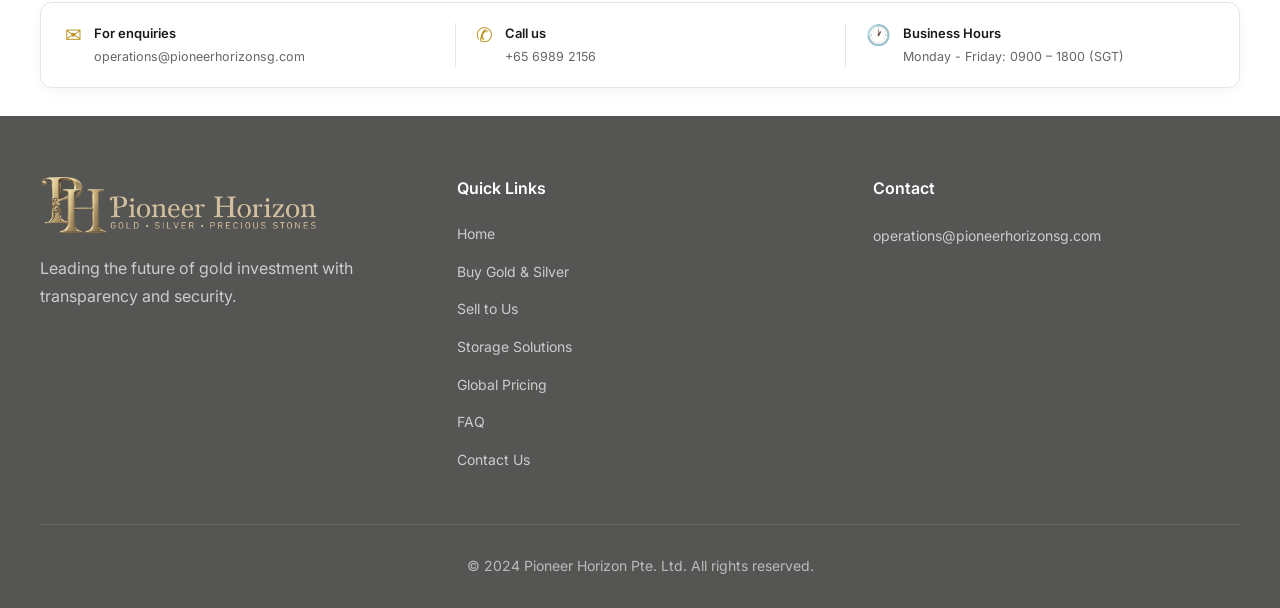
==== commit b5bd53ea: "按客户修改清单完成多页面改版：新Logo（PDF抠图透明化，导航/页脚双版本）、首页去右图+新增Explore六卡片、产品页改名Buy Gold & Silver并新增商店（左侧筛选Metal/Typ" ====
--- a/gold-pricing.html
+++ b/gold-pricing.html
@@ -3,9 +3,10 @@
 <head>
     <meta charset="UTF-8">
     <meta name="viewport" content="width=device-width, initial-scale=1.0, viewport-fit=cover">
-    <title>Gold Pricing - Haobao Pte. Ltd.</title>
+    <title>Global Pricing - Haobao Pte. Ltd.</title>
+    <meta name="description" content="Real-time market reference prices and our indicative quote.">
     <!-- BRAND_SDK -->
-    <link rel="stylesheet" href="styles.css">
+    <link rel="stylesheet" href="styles.css?v=20261024a">
     <link rel="preconnect" href="https://fonts.googleapis.com">
     <link rel="preconnect" href="https://fonts.gstatic.com" crossorigin>
     <link href="https://fonts.googleapis.com/css2?family=Inter:wght@300;400;500;600;700&display=swap" rel="stylesheet">
@@ -19,12 +20,13 @@
                     <a href="index.html"><img class="site-logo" src="/__brand__/logo-dark.png" data-brand-logo="dark" alt="Logo"></a>
                 </div>
                 <ul class="nav-menu" id="navMenu">
-                    <li><a href="index.html#home" data-i18n="nav.home">Home</a></li>
-                    <li><a href="index.html#about" data-i18n="nav.about">About Us</a></li>
-                    <li><a href="index.html#products" data-i18n="nav.products">Products</a></li>
-                    <li><a href="index.html#storage" data-i18n="nav.storage">Storage Solutions</a></li>
-                    <li><a href="gold-pricing.html" class="active" data-i18n="nav.goldpricing">Gold Pricing</a></li>
-                    <li><a href="index.html#contact" data-i18n="nav.contact">Contact Us</a></li>
+                    <li><a href="index.html" data-i18n="nav.home">Home</a></li>
+                    <li><a href="buy-gold-silver.html" data-i18n="nav.buyGoldSilver">Buy Gold &amp; Silver</a></li>
+                    <li><a href="sell-to-us.html" data-i18n="nav.sellToUs">Sell to Us</a></li>
+                    <li><a href="storage-solutions.html" data-i18n="nav.storage">Storage Solutions</a></li>
+                    <li><a href="gold-pricing.html" class="active" data-i18n="nav.goldpricing">Global Pricing</a></li>
+                    <li><a href="faq.html" data-i18n="nav.faq">FAQ</a></li>
+                    <li><a href="contact.html" data-i18n="nav.contact">Contact Us</a></li>
                 </ul>
                 <div class="nav-actions">
                     <button class="lang-toggle" id="langToggle">
@@ -45,8 +47,8 @@
     <section class="gp-hero">
         <div class="container">
             <p class="gp-eyebrow" data-i18n="goldpricing.eyebrow">Precious Metals</p>
-            <h1 class="gp-title" data-i18n="goldpricing.title">Gold Pricing</h1>
-            <p class="gp-subtitle" data-i18n="goldpricing.subtitle">Real-time market reference prices and our indicative physical gold quote.</p>
+            <h1 class="gp-title" data-i18n="goldpricing.title">Global Pricing</h1>
+            <p class="gp-subtitle" data-i18n="goldpricing.subtitle">Real-time market reference prices and our indicative quote.</p>
         </div>
     </section>
 
@@ -134,8 +136,8 @@
                             <th data-i18n="goldpricing.market.col.market">Market</th>
                             <th data-i18n="goldpricing.market.col.xau">Global XAU/USD Spot</th>
                             <th data-i18n="goldpricing.market.col.au9999">SGE Au99.99</th>
-                            <th data-i18n="goldpricing.market.col.sh_am">Shanghai Gold Benchmark – AM</th>
-                            <th data-i18n="goldpricing.market.col.sh_pm">Shanghai Gold Benchmark – PM</th>
+                            <th data-i18n="goldpricing.market.col.sh_am">Shanghai Gold – AM</th>
+                            <th data-i18n="goldpricing.market.col.sh_pm">Shanghai Gold – PM</th>
                             <th data-i18n="goldpricing.market.col.lbma_am">LBMA Gold Price – AM</th>
                             <th data-i18n="goldpricing.market.col.lbma_pm">LBMA Gold Price – PM</th>
                         </tr>
@@ -149,6 +151,9 @@
             <div class="gp-market-cards" id="marketCards"></div>
             <p class="gp-note" data-i18n="goldpricing.market.note.oz">* 1 troy oz = 31.1034768 g</p>
             <p class="gp-note" id="fxNote">** USDCNY = —</p>
+            <p class="gp-note" id="fxNoteSgd">*** USDSGD = —</p>
+            <p class="gp-note" id="gpFootnoteUpdated"></p>
+            <p class="gp-note" id="gpFootnoteSources"></p>
         </div>
     </section>
 
@@ -216,16 +221,18 @@
                 <div class="footer-section">
                     <h4 data-i18n="footer.quickLinks">Quick Links</h4>
                     <ul>
-                        <li><a href="index.html#home" data-i18n="nav.home">Home</a></li>
-                        <li><a href="index.html#about" data-i18n="nav.about">About Us</a></li>
-                        <li><a href="index.html#products" data-i18n="nav.products">Products</a></li>
-                        <li><a href="index.html#storage" data-i18n="nav.storage">Storage Solutions</a></li>
-                        <li><a href="gold-pricing.html" data-i18n="nav.goldpricing">Gold Pricing</a></li>
+                        <li><a href="index.html" data-i18n="nav.home">Home</a></li>
+                        <li><a href="buy-gold-silver.html" data-i18n="nav.buyGoldSilver">Buy Gold &amp; Silver</a></li>
+                        <li><a href="sell-to-us.html" data-i18n="nav.sellToUs">Sell to Us</a></li>
+                        <li><a href="storage-solutions.html" data-i18n="nav.storage">Storage Solutions</a></li>
+                        <li><a href="gold-pricing.html" data-i18n="nav.goldpricing">Global Pricing</a></li>
+                        <li><a href="faq.html" data-i18n="nav.faq">FAQ</a></li>
+                        <li><a href="contact.html" data-i18n="nav.contact">Contact Us</a></li>
                     </ul>
                 </div>
                 <div class="footer-section">
                     <h4 data-i18n="footer.contact">Contact</h4>
-                    <p data-brand-email>salesdpt@haobaoco.com</p>
+                    <p><a data-brand-email href="mailto:salesdpt@haobaoco.com">salesdpt@haobaoco.com</a></p>
                 </div>
             </div>
             <div class="footer-bottom">
@@ -236,8 +243,8 @@
 
     <div class="nav-backdrop" id="navBackdrop" aria-hidden="true"></div>
 
-    <script src="translations.js"></script>
-    <script src="brand.js"></script>
-    <script src="script.js"></script>
+    <script src="translations.js?v=20261024a"></script>
+    <script src="brand.js?v=20261024a"></script>
+    <script src="script.js?v=20261024a"></script>
 </body>
 </html>
--- a/styles.css
+++ b/styles.css
@@ -106,7 +106,7 @@
 .nav-menu {
     display: flex;
     list-style: none;
-    gap: 35px;
+    gap: 24px;
     align-items: center;
 }
 
@@ -114,9 +114,10 @@
     text-decoration: none;
     color: var(--text-black);
     font-weight: 400;
-    font-size: 15px;
+    font-size: 14.5px;
     transition: color 0.3s ease;
     position: relative;
+    white-space: nowrap;
 }
 
 .nav-menu a.active,
@@ -394,8 +395,8 @@
 }
 
 .section-header {
-    text-align: center;
-    margin-bottom: 60px;
+    text-align: left;
+    margin-bottom: 50px;
 }
 
 .section-title {
@@ -1266,7 +1267,7 @@
 .gp-hero {
     padding: 190px 0 70px;
     background: linear-gradient(180deg, var(--bg-white) 0%, var(--bg-beige) 100%);
-    text-align: center;
+    text-align: left;
 }
 
 .gp-eyebrow {
@@ -1290,7 +1291,7 @@
     font-size: 18px;
     color: var(--text-gray);
     max-width: 680px;
-    margin: 0 auto;
+    margin: 0;
 }
 
 /* 自有报价区 */
@@ -1300,7 +1301,7 @@
 }
 
 .gp-quotes-head {
-    text-align: center;
+    text-align: left;
     margin-bottom: 40px;
 }
 
@@ -1661,10 +1662,13 @@
      同优先级下后者覆盖前者，所以品牌与间距的覆写必须排在它后面。）
    ========================================================================== */
 
-/* 中段（平板竖屏～小笔记本）导航最挤，收窄菜单间距 */
+/* 中段（平板竖屏～小笔记本）导航最挤，收窄菜单间距与字号（7 个菜单项） */
 @media (max-width: 1024px) {
     .nav-menu {
-        gap: 22px;
+        gap: 16px;
+    }
+    .nav-menu a {
+        font-size: 13.5px;
     }
 }
 
@@ -1678,7 +1682,10 @@
         gap: 8px;
     }
     .nav-menu {
-        gap: 14px;
+        gap: 12px;
+    }
+    .nav-menu a {
+        font-size: 13px;
     }
     .logo-section {
         gap: 8px;
@@ -1688,25 +1695,32 @@
     }
 }
 
-/* Pioneer Horizon 的 logo 更宽（4.93:1），按断点限制最大宽度：
+/* Pioneer Horizon 新 logo（4.76:1），按断点限制最大宽度：
    `object-fit: contain` 下实际渲染尺寸取 height 与 max-width 的较小值，等比缩小 */
 [data-brand="pioneerhorizon"] .site-logo {
-    --logo-h: 72px;
-    --logo-cap: 24vw;
+    --logo-h: 64px;
+    --logo-cap: 22vw;
 }
 [data-brand="pioneerhorizon"] .site-logo.small {
-    --logo-h-small: 64px;
+    --logo-h-small: 58px;
+}
+
+/* 新 logo 本身带透明边距且无旧 logo 的右侧白线，取消旧 logo 的裁切偏移 hack */
+[data-brand="pioneerhorizon"] .site-logo.small {
+    margin: 0;
+    transform: none;
+    clip-path: none;
 }
 @media (max-width: 1024px) {
     [data-brand="pioneerhorizon"] .site-logo {
-        --logo-h-1024: 58px;
-        --logo-cap: 19vw;
+        --logo-h-1024: 50px;
+        --logo-cap: 17vw;
     }
 }
 @media (max-width: 900px) {
     [data-brand="pioneerhorizon"] .site-logo {
-        --logo-h-1024: 50px;
-        --logo-cap: 18vw;
+        --logo-h-1024: 44px;
+        --logo-cap: 16vw;
     }
 }
 @media (max-width: 768px) {
@@ -2150,8 +2164,7 @@
     .gp-quote-desc {
         font-size: 12px;
         line-height: 1.55;
-        margin: 0 0 12px;
-        padding-left: 44px; /* 与标题文字对齐（图标 34px + 间距 10px） */
+        margin: 0 0 12px; /* 顶格左对齐，与图标对齐；窄卡内不再留大段左侧空白 */
     }
     .gp-quote-values {
         grid-template-columns: repeat(2, minmax(0, 1fr));
@@ -2233,8 +2246,9 @@
     .gp-mhead,
     .gp-mrow {
         display: grid;
-        /* 6 列：徽标 | 市场名 | USD/g | CNY/g | 日期 | 箭头（minmax(0,1fr) 防内容撑宽） */
-        grid-template-columns: 24px minmax(0, 1fr) 48px 48px 60px 10px;
+        /* 5 列：徽标 | 市场名 | USD/g | CNY/g | 箭头（minmax(0,1fr) 防内容撑宽）；
+           最后更新已从摘要行移除（改为底部脚注 + 展开详情） */
+        grid-template-columns: 24px minmax(0, 1fr) 48px 48px 10px;
         gap: 6px;
         align-items: center;
     }
@@ -2251,12 +2265,8 @@
         grid-column: 1 / 3; /* 表头首列横跨徽标+名称两列 */
     }
     .gp-mhead span:nth-child(3),
-    .gp-mhead span:nth-child(4),
-    .gp-mhead-date {
+    .gp-mhead span:nth-child(4) {
         text-align: right;
-    }
-    .gp-mhead-date {
-        font-size: 10.5px;
     }
     .gp-mitem {
         border-bottom: 1px solid var(--border-light);
@@ -2303,12 +2313,6 @@
         font-weight: 600;
         color: var(--red-active);
         font-variant-numeric: tabular-nums;
-        text-align: right;
-        white-space: nowrap;
-    }
-    .gp-mdate {
-        font-size: 10.5px;
-        color: var(--text-gray);
         text-align: right;
         white-space: nowrap;
     }
@@ -2437,14 +2441,844 @@
     }
 }
 
-/* ---- 超窄屏（≤360px）：日期列放不下，隐藏（展开区仍有完整时间） ---- */
+/* ---- 超窄屏（≤360px）：数值列略微收窄，防市场名被挤压 ---- */
 @media (max-width: 360px) {
     .gp-mhead,
     .gp-mrow {
-        grid-template-columns: 24px minmax(0, 1fr) 48px 48px 10px;
-    }
-    .gp-mhead-date,
-    .gp-mdate {
+        grid-template-columns: 20px minmax(0, 1fr) 44px 44px 10px;
+        gap: 4px;
+    }
+}
+
+/* ==========================================================================
+   20261024 改版 —— 多页面重构新增样式（置于文件末尾以覆盖前面同名规则）
+   - 首页 Hero 去掉右侧图片（单栏）
+   - 新增 page-hero / explore / shop / sellto / faq 组件
+   - 金价表格列宽全部等宽（table-layout: fixed）
+   ========================================================================== */
+
+/* ---- 首页 Hero：无右侧图片 ---- */
+.hero-wrapper-single {
+    grid-template-columns: 1fr;
+    gap: 0;
+}
+
+/* .hero 是 flex 容器，.container 会收缩适配内容宽度并居中；
+   去掉右图后内容变窄，需让 container 撑满整行，文字保持贴左 */
+.hero .container {
+    width: 100%;
+}
+
+/* ---- 子页面通用 Hero（左侧标题 + 描述） ---- */
+.page-hero {
+    padding: 190px 0 60px;
+    background: linear-gradient(180deg, var(--bg-white) 0%, var(--bg-beige) 100%);
+}
+
+.page-hero-title {
+    font-size: 44px;
+    line-height: 1.15;
+    font-weight: 700;
+    color: var(--text-black);
+    margin: 0 0 14px;
+}
+
+.page-hero-subtitle {
+    font-size: 18px;
+    color: var(--text-gray);
+    max-width: 760px;
+    margin: 0;
+}
+
+/* ---- 首页：Explore our products and services ---- */
+.explore {
+    padding: 90px 0;
+    background: var(--bg-beige);
+}
+
+.explore-grid {
+    display: grid;
+    grid-template-columns: repeat(3, 1fr);
+    gap: 26px;
+}
+
+.explore-card {
+    background: var(--bg-white);
+    border: 1px solid var(--border-light);
+    border-radius: 14px;
+    overflow: hidden;
+    text-decoration: none;
+    display: flex;
+    flex-direction: column;
+    transition: transform 0.25s ease, box-shadow 0.25s ease;
+}
+
+.explore-card:hover {
+    transform: translateY(-4px);
+    box-shadow: 0 14px 34px rgba(26, 26, 26, 0.10);
+}
+
+.explore-card-media {
+    aspect-ratio: 16 / 9;
+    overflow: hidden;
+    background: #EFEAE2;
+}
+
+.explore-card-media img {
+    width: 100%;
+    height: 100%;
+    object-fit: cover;
+    display: block;
+    transition: transform 0.35s ease;
+}
+
+.explore-card:hover .explore-card-media img {
+    transform: scale(1.04);
+}
+
+.explore-card-body {
+    padding: 22px 24px 24px;
+    display: flex;
+    flex-direction: column;
+    gap: 8px;
+    flex: 1;
+}
+
+.explore-card-body h3 {
+    font-size: 20px;
+    color: var(--text-black);
+    margin: 0;
+    font-weight: 600;
+}
+
+.explore-card-body p {
+    font-size: 14.5px;
+    line-height: 1.65;
+    color: var(--text-gray);
+    margin: 0;
+    flex: 1;
+}
+
+.explore-card-link {
+    font-size: 14px;
+    font-weight: 600;
+    color: var(--gold-dark);
+    margin-top: 6px;
+}
+
+.explore-card-link::after {
+    content: " →";
+}
+
+.explore-card:hover .explore-card-link {
+    color: var(--brown-color);
+}
+
+/* ---- Buy Gold & Silver：产品商店 ---- */
+.shop {
+    padding: 50px 0 90px;
+    background: var(--bg-beige);
+}
+
+.shop-toolbar {
+    display: flex;
+    justify-content: space-between;
+    align-items: center;
+    gap: 16px;
+    flex-wrap: wrap;
+    margin-bottom: 24px;
+}
+
+.shop-search {
+    position: relative;
+    flex: 1 1 260px;
+    max-width: 340px;
+}
+
+.shop-search-ic {
+    position: absolute;
+    left: 12px;
+    top: 50%;
+    transform: translateY(-50%);
+    font-size: 13px;
+    opacity: 0.55;
+}
+
+.shop-search input {
+    width: 100%;
+    padding: 11px 14px 11px 36px;
+    border: 1px solid var(--border-light);
+    border-radius: 10px;
+    font-size: 14px;
+    background: var(--bg-white);
+    font-family: inherit;
+    color: var(--text-black);
+}
+
+.shop-search input:focus {
+    outline: none;
+    border-color: var(--gold-dark);
+}
+
+.shop-toolbar-right {
+    display: flex;
+    align-items: center;
+    gap: 14px;
+    flex-wrap: wrap;
+}
+
+.shop-count {
+    font-size: 13.5px;
+    color: var(--text-gray);
+    white-space: nowrap;
+}
+
+.shop-sort {
+    display: flex;
+    align-items: center;
+    gap: 8px;
+    font-size: 13.5px;
+    color: var(--text-gray);
+}
+
+.shop-sort select {
+    padding: 9px 12px;
+    border: 1px solid var(--border-light);
+    border-radius: 10px;
+    background: var(--bg-white);
+    font-size: 14px;
+    font-family: inherit;
+    color: var(--text-black);
+    cursor: pointer;
+}
+
+.shop-view {
+    display: flex;
+    border: 1px solid var(--border-light);
+    border-radius: 10px;
+    overflow: hidden;
+    background: var(--bg-white);
+}
+
+.shop-view button {
+    border: none;
+    background: none;
+    padding: 9px 13px;
+    cursor: pointer;
+    font-size: 15px;
+    line-height: 1;
+    color: var(--text-gray);
+}
+
+.shop-view button.active {
+    background: var(--text-black);
+    color: var(--bg-white);
+}
+
+.shop-layout {
+    display: grid;
+    grid-template-columns: 250px 1fr;
+    gap: 30px;
+    align-items: start;
+}
+
+.shop-filters {
+    background: var(--bg-white);
+    border: 1px solid var(--border-light);
+    border-radius: 14px;
+    padding: 20px;
+    position: sticky;
+    top: 140px;
+}
+
+.shop-filters-toggle {
+    display: none;
+}
+
+.shop-filters-head {
+    display: flex;
+    justify-content: space-between;
+    align-items: center;
+    margin-bottom: 6px;
+}
+
+.shop-filters-head h3 {
+    font-size: 17px;
+    margin: 0;
+    font-weight: 600;
+    color: var(--text-black);
+}
+
+.shop-clear {
+    border: none;
+    background: none;
+    color: var(--gold-dark);
+    font-size: 12.5px;
+    cursor: pointer;
+    padding: 4px;
+    font-family: inherit;
+}
+
+.shop-clear:hover {
+    text-decoration: underline;
+}
+
+.shop-filter-group {
+    padding: 14px 0;
+    border-top: 1px solid var(--border-light);
+}
+
+.shop-filter-group h4 {
+    font-size: 12px;
+    letter-spacing: 1.2px;
+    text-transform: uppercase;
+    color: var(--text-gray);
+    margin: 0 0 10px;
+    font-weight: 600;
+}
+
+.chip-group {
+    display: flex;
+    flex-wrap: wrap;
+    gap: 8px;
+}
+
+.chip {
+    border: 1px solid var(--border-light);
+    background: var(--bg-white);
+    border-radius: 999px;
+    padding: 7px 16px;
+    font-size: 13.5px;
+    cursor: pointer;
+    font-family: inherit;
+    color: var(--text-black);
+    transition: background 0.15s ease, color 0.15s ease, border-color 0.15s ease;
+}
+
+.chip:hover {
+    border-color: var(--gold-dark);
+}
+
+.chip.active {
+    background: var(--text-black);
+    color: var(--bg-white);
+    border-color: var(--text-black);
+}
+
+.shop-filter-group select {
+    width: 100%;
+    padding: 9px 12px;
+    border: 1px solid var(--border-light);
+    border-radius: 10px;
+    font-size: 13.5px;
+    background: var(--bg-white);
+    font-family: inherit;
+    color: var(--text-black);
+}
+
+.weight-unit {
+    display: inline-flex;
+    border: 1px solid var(--border-light);
+    border-radius: 8px;
+    overflow: hidden;
+    margin-bottom: 10px;
+}
+
+.weight-unit button {
+    border: none;
+    background: none;
+    padding: 5px 12px;
+    font-size: 12.5px;
+    cursor: pointer;
+    color: var(--text-gray);
+    font-family: inherit;
+}
+
+.weight-unit button.active {
+    background: var(--text-black);
+    color: var(--bg-white);
+}
+
+.weight-range {
+    display: flex;
+    align-items: center;
+    gap: 8px;
+}
+
+.weight-range input {
+    width: 100%;
+    min-width: 0;
+    padding: 8px 10px;
+    border: 1px solid var(--border-light);
+    border-radius: 8px;
+    font-size: 13.5px;
+    font-family: inherit;
+    color: var(--text-black);
+}
+
+.weight-sep {
+    color: var(--text-gray);
+}
+
+.shop-spot {
+    display: flex;
+    align-items: center;
+    gap: 8px;
+    background: var(--bg-white);
+    border: 1px solid var(--border-light);
+    border-radius: 10px;
+    padding: 10px 14px;
+    font-size: 13.5px;
+    color: var(--text-gray);
+    margin-bottom: 18px;
+    flex-wrap: wrap;
+}
+
+/* display:flex 会覆盖 hidden 属性的 UA 样式，需显式还原 */
+.shop-spot[hidden] {
+    display: none;
+}
+
+.shop-spot #shopSpotValues {
+    color: var(--text-black);
+    font-weight: 500;
+    font-variant-numeric: tabular-nums;
+}
+
+.shop-spot-error {
+    color: #A0522D;
+}
+
+.shop-grid {
+    display: grid;
+    grid-template-columns: repeat(3, 1fr);
+    gap: 20px;
+}
+
+.shop-grid[data-view="list"] {
+    grid-template-columns: 1fr;
+}
+
+.product-card {
+    background: var(--bg-white);
+    border: 1px solid var(--border-light);
+    border-radius: 14px;
+    overflow: hidden;
+    display: flex;
+    flex-direction: column;
+    transition: transform 0.2s ease, box-shadow 0.2s ease;
+    position: relative;
+}
+
+.product-card:hover {
+    transform: translateY(-3px);
+    box-shadow: 0 12px 28px rgba(26, 26, 26, 0.08);
+}
+
+.product-card-media {
+    position: relative;
+    aspect-ratio: 1 / 1;
+    overflow: hidden;
+    background: #F1EDE6;
+}
+
+.product-card-media img {
+    width: 100%;
+    height: 100%;
+    object-fit: cover;
+    display: block;
+}
+
+.product-badge {
+    position: absolute;
+    top: 10px;
+    left: 10px;
+    font-size: 11px;
+    font-weight: 700;
+    letter-spacing: 0.4px;
+    padding: 4px 10px;
+    border-radius: 999px;
+    text-transform: uppercase;
+    color: var(--bg-white);
+}
+
+.badge-featured { background: var(--gold-color); }
+.badge-bestseller { background: var(--text-black); }
+.badge-sale { background: var(--red-active); }
+
+.product-card-body {
+    padding: 14px 16px 16px;
+    display: flex;
+    flex-direction: column;
+    gap: 6px;
+    flex: 1;
+}
+
+.product-card-meta {
+    font-size: 11px;
+    letter-spacing: 1px;
+    text-transform: uppercase;
+    color: var(--text-gray);
+}
+
+.product-card-name {
+    font-size: 15px;
+    font-weight: 600;
+    color: var(--text-black);
+    margin: 0;
+    line-height: 1.4;
+}
+
+.product-card-weight {
+    font-size: 12.5px;
+    color: var(--text-gray);
+    font-variant-numeric: tabular-nums;
+}
+
+.product-card-pricing {
+    display: flex;
+    align-items: baseline;
+    gap: 10px;
+    flex-wrap: wrap;
+    margin-top: auto;
+    padding-top: 6px;
+}
+
+.product-card-price {
+    font-size: 19px;
+    font-weight: 700;
+    color: var(--text-black);
+    font-variant-numeric: tabular-nums;
+}
+
+.product-card-price s {
+    font-size: 14px;
+    color: var(--text-gray);
+    font-weight: 500;
+    margin-right: 6px;
+}
+
+.product-card.is-sale .product-card-price {
+    color: var(--red-active);
+}
+
+.product-card-unit {
+    font-size: 12.5px;
+    color: var(--text-gray);
+    font-variant-numeric: tabular-nums;
+}
+
+.product-card-premium {
+    font-size: 12px;
+    color: var(--gold-dark);
+    font-weight: 500;
+}
+
+.shop-grid[data-view="list"] .product-card {
+    flex-direction: row;
+}
+
+.shop-grid[data-view="list"] .product-card-media {
+    width: 170px;
+    min-height: 150px;
+    aspect-ratio: auto;
+    flex-shrink: 0;
+}
+
+.shop-grid[data-view="list"] .product-card-body {
+    padding: 18px 22px;
+}
+
+.shop-empty {
+    padding: 60px 20px;
+    text-align: center;
+    color: var(--text-gray);
+    font-size: 15px;
+}
+
+.shop-notes {
+    margin-top: 28px;
+    font-size: 13px;
+    color: var(--text-gray);
+    line-height: 1.7;
+}
+
+.shop-notes a {
+    color: var(--gold-dark);
+    font-weight: 600;
+}
+
+/* ---- Sell to Us ---- */
+.sellto {
+    padding: 70px 0 90px;
+    background: var(--bg-beige);
+}
+
+.sellto-intro {
+    max-width: 860px;
+    margin-bottom: 40px;
+    display: flex;
+    flex-direction: column;
+    gap: 12px;
+}
+
+.sellto-text {
+    font-size: 17px;
+    line-height: 1.8;
+    color: var(--text-black);
+    margin: 0;
+}
+
+.sellto-text a {
+    color: var(--gold-dark);
+    font-weight: 600;
+    text-decoration: underline;
+    text-underline-offset: 3px;
+}
+
+.sellto-text a:hover {
+    color: var(--brown-color);
+}
+
+.sellto-columns {
+    display: grid;
+    grid-template-columns: repeat(3, 1fr);
+    gap: 24px;
+    align-items: stretch;
+}
+
+.sellto-card {
+    background: var(--bg-white);
+    border: 1px solid var(--border-light);
+    border-radius: 14px;
+    padding: 26px;
+    display: flex;
+    flex-direction: column;
+    gap: 14px;
+    text-decoration: none;
+}
+
+.sellto-card h3 {
+    margin: 0;
+    font-size: 19px;
+    color: var(--text-black);
+    font-weight: 600;
+}
+
+.sellto-card p {
+    margin: 0;
+    font-size: 14.5px;
+    color: var(--text-gray);
+    line-height: 1.7;
+    flex: 1;
+}
+
+.sellto-card .product-list {
+    margin: 0;
+    padding-left: 0;
+    list-style: none;
+}
+
+.sellto-cta {
+    transition: transform 0.2s ease, box-shadow 0.2s ease;
+}
+
+.sellto-cta:hover {
+    transform: translateY(-3px);
+    box-shadow: 0 12px 28px rgba(26, 26, 26, 0.08);
+}
+
+.sellto-cta .btn {
+    align-self: flex-start;
+    text-decoration: none;
+}
+
+/* ---- FAQ ---- */
+.faq-hero {
+    background: var(--text-black);
+    padding: 190px 0 64px;
+}
+
+.faq-hero-title {
+    color: var(--bg-white);
+    font-size: 42px;
+    margin: 0 0 12px;
+    font-weight: 700;
+    line-height: 1.2;
+}
+
+.faq-hero-subtitle {
+    color: rgba(255, 255, 255, 0.72);
+    font-size: 17px;
+    margin: 0;
+}
+
+.faq {
+    padding: 70px 0 90px;
+    background: var(--bg-beige);
+}
+
+.faq-group {
+    max-width: 880px;
+}
+
+.faq-group-head {
+    margin-bottom: 18px;
+}
+
+.faq-group-title {
+    font-size: 28px;
+    margin: 0 0 6px;
+    color: var(--text-black);
+    font-weight: 700;
+}
+
+.faq-group-desc {
+    margin: 0;
+    color: var(--text-gray);
+    font-size: 15px;
+}
+
+.faq-item {
+    background: var(--bg-white);
+    border: 1px solid var(--border-light);
+    border-radius: 12px;
+    margin-bottom: 12px;
+    overflow: hidden;
+}
+
+.faq-question {
+    width: 100%;
+    display: flex;
+    justify-content: space-between;
+    align-items: center;
+    gap: 16px;
+    padding: 18px 22px;
+    background: none;
+    border: none;
+    cursor: pointer;
+    font-family: inherit;
+    font-size: 16px;
+    font-weight: 600;
+    color: var(--text-black);
+    text-align: left;
+}
+
+.faq-question:hover {
+    color: var(--gold-dark);
+}
+
+.faq-chevron {
+    transition: transform 0.2s ease;
+    color: var(--text-gray);
+    font-size: 18px;
+    line-height: 1;
+    flex-shrink: 0;
+}
+
+.faq-item.open .faq-chevron {
+    transform: rotate(180deg);
+}
+
+.faq-answer {
+    padding: 0 22px 20px;
+    color: var(--text-gray);
+    font-size: 15px;
+    line-height: 1.8;
+}
+
+.faq-answer p {
+    margin: 0 0 12px;
+}
+
+.faq-answer p:last-child {
+    margin-bottom: 0;
+}
+
+.faq-answer strong {
+    color: var(--text-black);
+}
+
+/* ---- 金价表格：所有列等宽 ---- */
+.gp-table {
+    table-layout: fixed;
+}
+
+.gp-table th,
+.gp-table td {
+    white-space: normal;
+    overflow-wrap: break-word;
+}
+
+/* ---- 响应式 ---- */
+@media (max-width: 1024px) {
+    .explore-grid {
+        grid-template-columns: repeat(2, 1fr);
+    }
+    .shop-grid {
+        grid-template-columns: repeat(2, 1fr);
+    }
+}
+
+@media (max-width: 900px) {
+    .page-hero {
+        padding: 130px 0 44px;
+    }
+    .page-hero-title {
+        font-size: 34px;
+    }
+    .faq-hero {
+        padding: 130px 0 48px;
+    }
+    .faq-hero-title {
+        font-size: 32px;
+    }
+    .hero-wrapper-single .hero-title {
+        font-size: clamp(34px, 6.5vw, 46px);
+    }
+    .sellto-columns {
+        grid-template-columns: 1fr;
+    }
+    /* 移动端筛选面板：默认收起，点按钮展开 */
+    .shop-layout {
+        grid-template-columns: 1fr;
+        gap: 0;
+    }
+    .shop-filters-toggle {
+        display: block;
+        width: 100%;
+        padding: 11px 14px;
+        border: 1px dashed var(--border-light);
+        border-radius: 10px;
+        background: var(--bg-white);
+        font-size: 14px;
+        font-family: inherit;
+        color: var(--text-black);
+        margin-bottom: 16px;
+        cursor: pointer;
+        text-align: left;
+    }
+    .shop-filters {
         display: none;
-    }
-}
+        position: static;
+        margin-bottom: 20px;
+    }
+    .shop-filters.open {
+        display: block;
+    }
+}
+
+@media (max-width: 600px) {
+    .explore-grid,
+    .shop-grid {
+        grid-template-columns: 1fr;
+    }
+    .shop-grid[data-view="list"] .product-card {
+        flex-direction: column;
+    }
+    .shop-grid[data-view="list"] .product-card-media {
+        width: 100%;
+        aspect-ratio: 16 / 9;
+        min-height: 0;
+    }
+}
